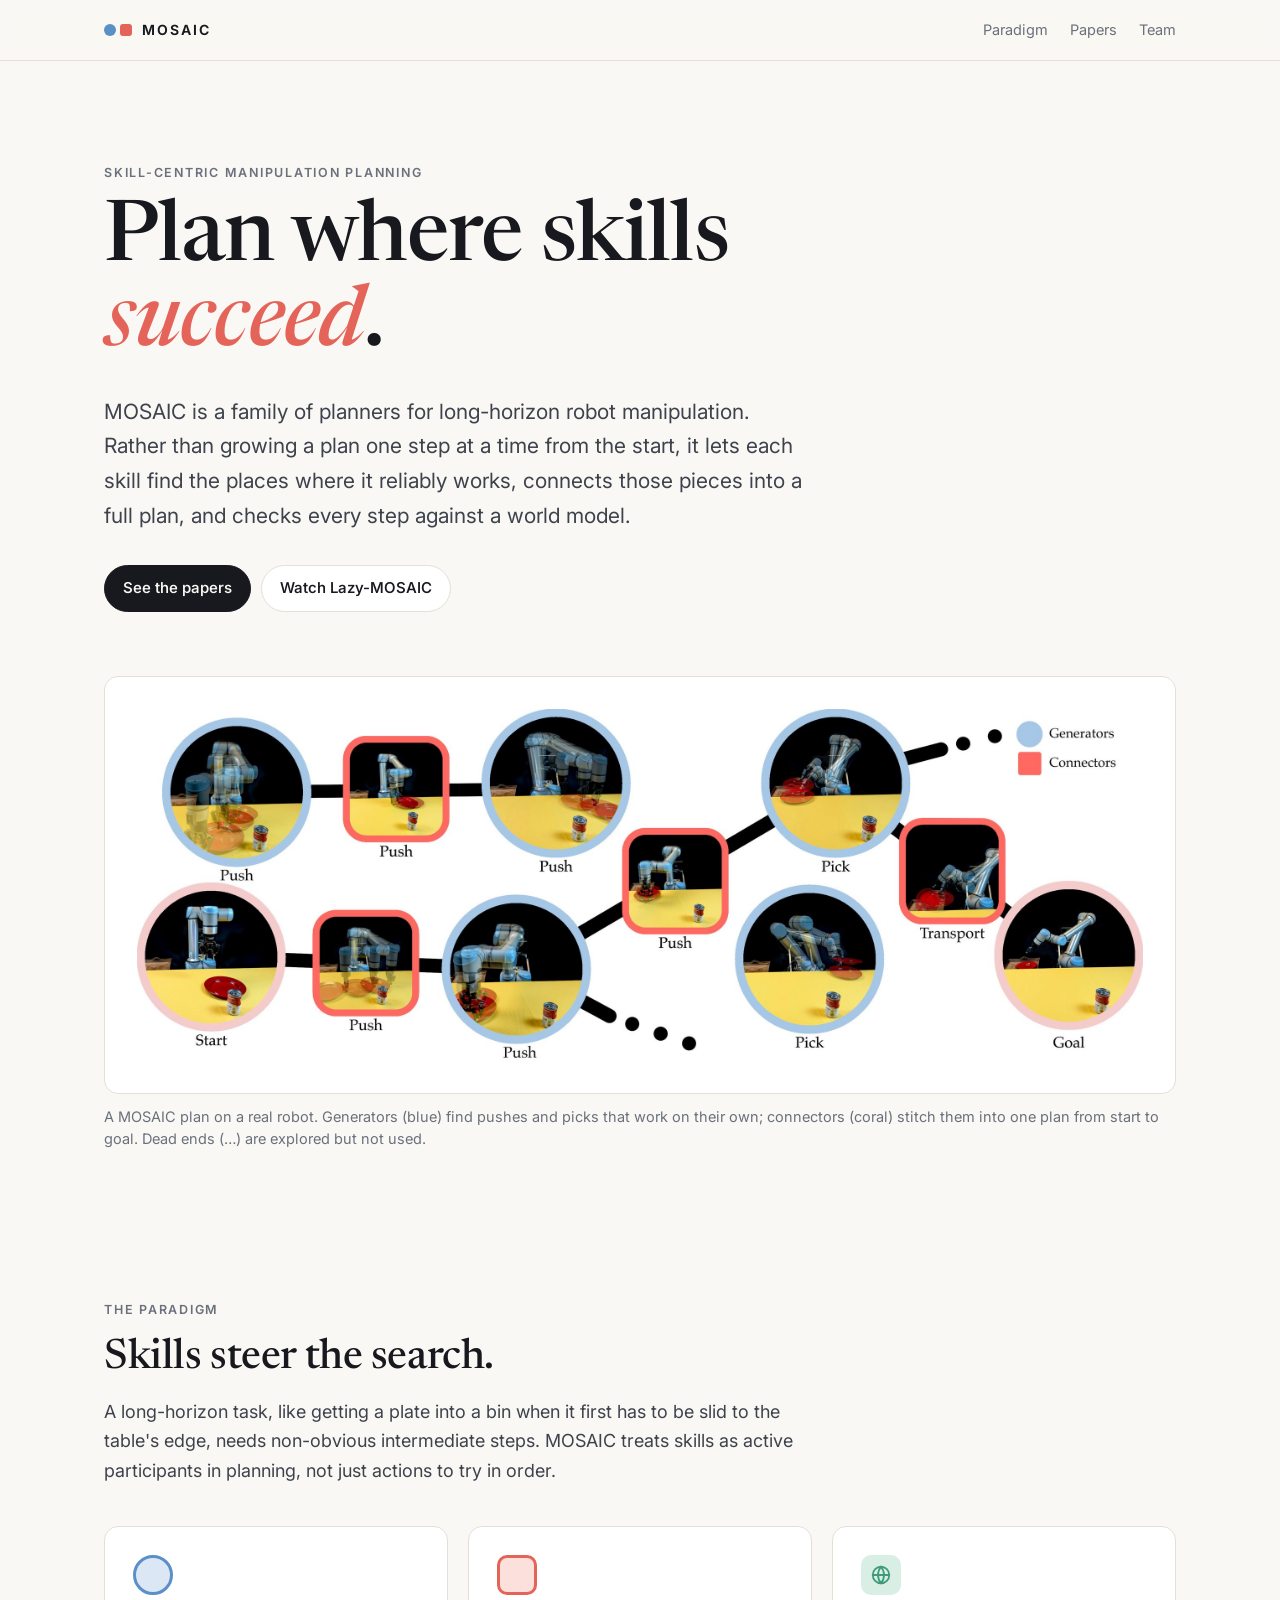
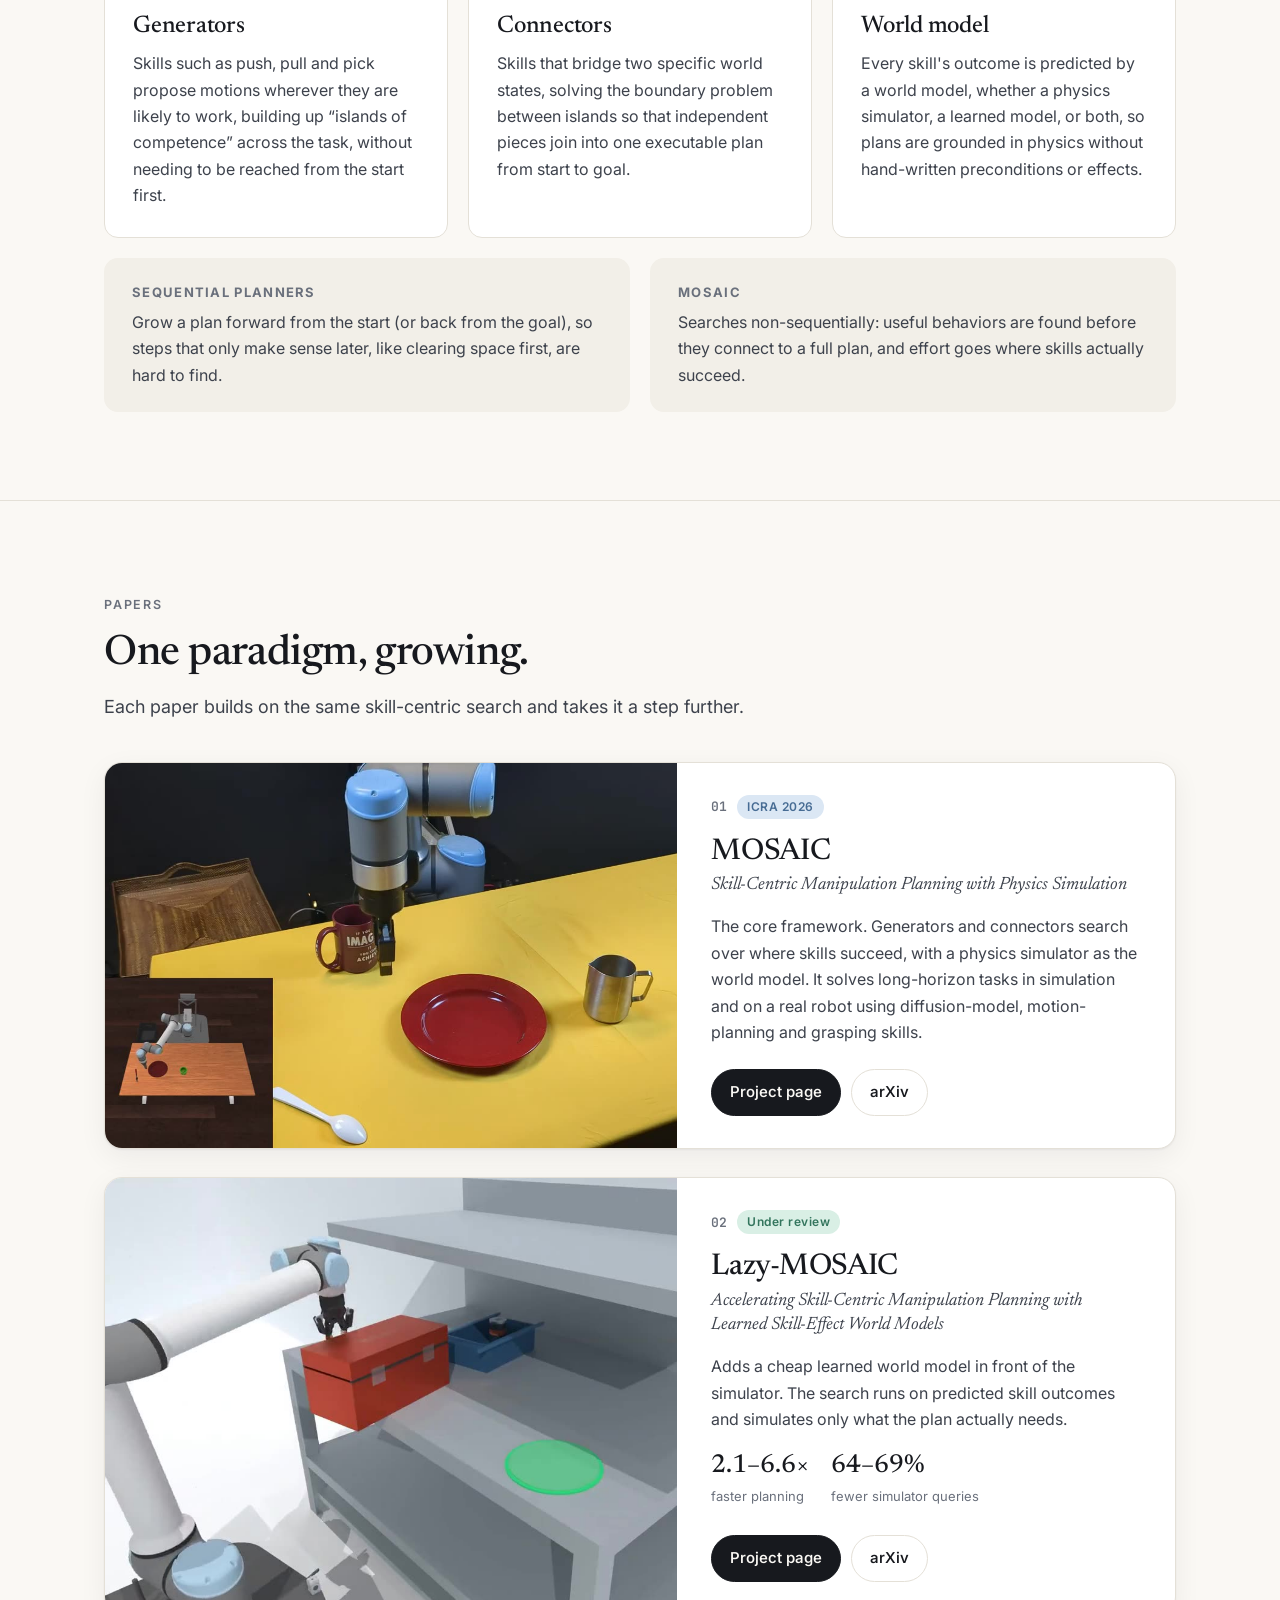
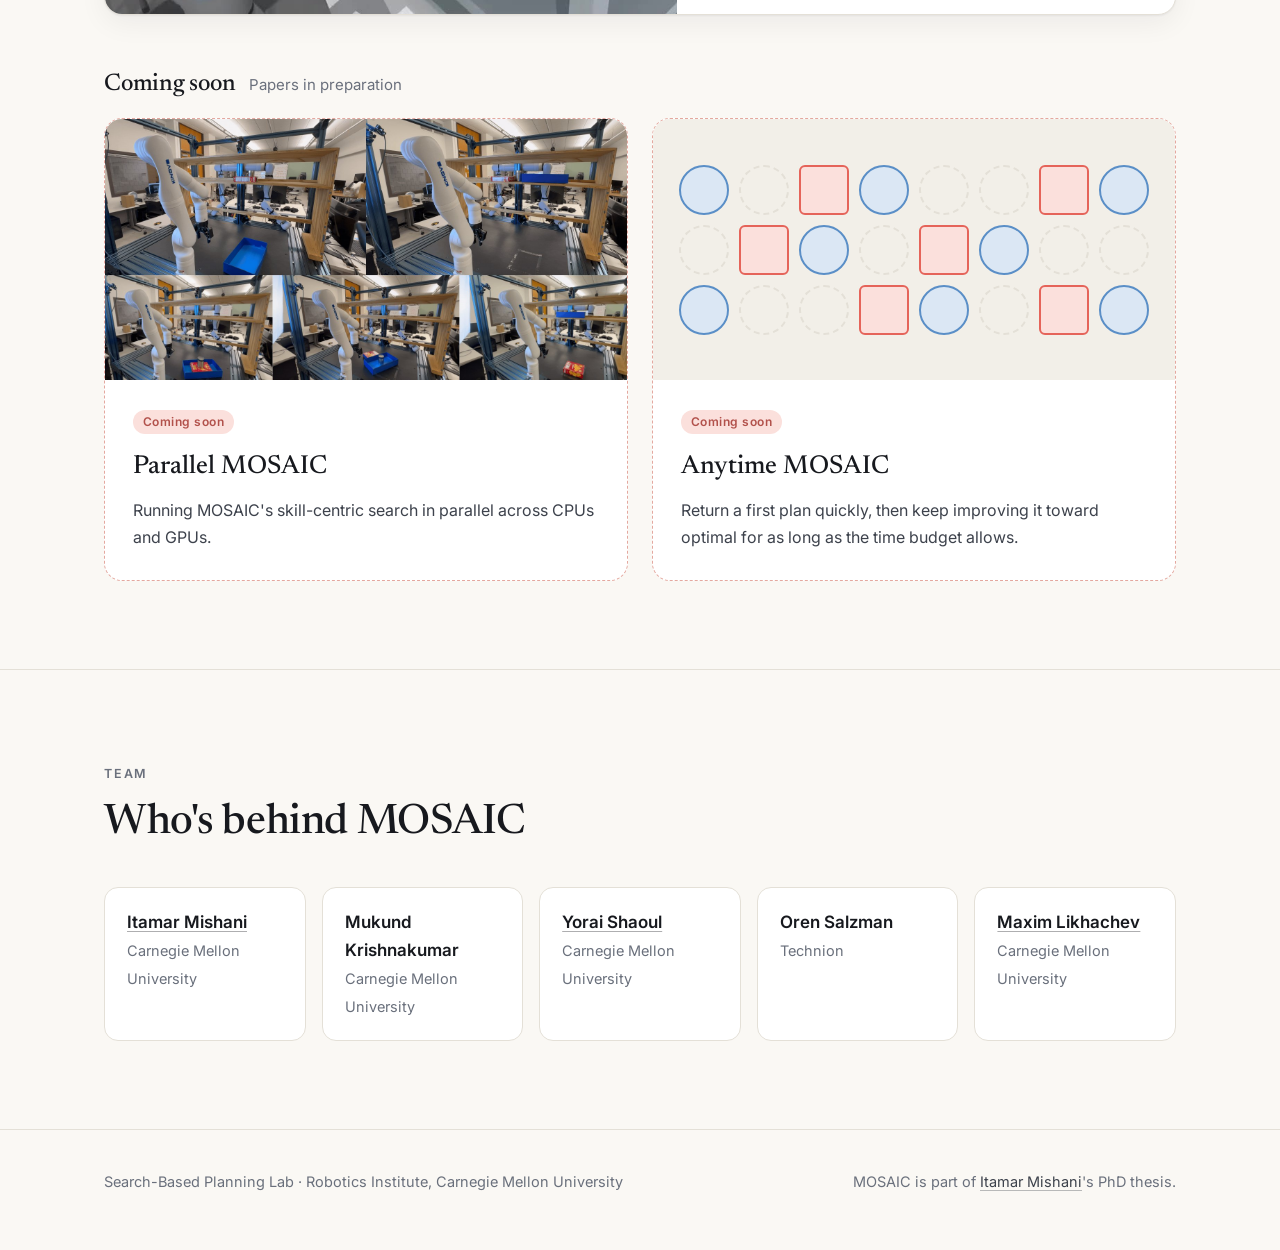
==== index.html @ 2a2fd45c "Redesign as a hub for the MOSAIC line of papers Replace the single-paper Nerfies page with a hub (pa" ====
<!doctype html>
<html lang="en">
<head>
  <meta charset="utf-8">
  <meta name="viewport" content="width=device-width, initial-scale=1">
  <title>MOSAIC: Skill-Centric Manipulation Planning</title>
  <meta name="description" content="MOSAIC is a family of skill-centric planners for long-horizon robot manipulation: skills find where they work, connectors link them, and a world model grounds every plan.">
  <meta property="og:title" content="MOSAIC: Skill-Centric Manipulation Planning">
  <meta property="og:description" content="A family of skill-centric planners for long-horizon robot manipulation.">
  <meta property="og:image" content="https://skill-mosaic.github.io/assets/media/mosaic/mosaic_main.jpg">
  <meta name="twitter:card" content="summary_large_image">
  <link rel="icon" href="assets/favicon.gif">
  <link rel="preconnect" href="https://fonts.googleapis.com">
  <link rel="preconnect" href="https://fonts.gstatic.com" crossorigin>
  <link href="https://fonts.googleapis.com/css2?family=Inter:wght@400;500;600;700&family=JetBrains+Mono:wght@500;600&family=Newsreader:ital,opsz,wght@0,6..72,400;0,6..72,500;1,6..72,400;1,6..72,500&display=swap" rel="stylesheet">
  <link rel="stylesheet" href="assets/css/site.css">
  <script defer src="assets/js/site.js"></script>
</head>
<body>

<nav class="nav">
  <div class="wrap">
    <a class="brand" href="./"><span class="brand-mark"><i class="c"></i><i class="s"></i></span>MOSAIC</a>
    <div class="nav-links">
      <a href="#paradigm">Paradigm</a>
      <a href="#papers">Papers</a>
      <a href="#team" class="hide-sm">Team</a>
    </div>
  </div>
</nav>

<header class="hero">
  <div class="wrap">
    <div class="eyebrow">Skill-centric manipulation planning</div>
    <h1>Plan where skills <em>succeed</em>.</h1>
    <p class="lede">
      MOSAIC is a family of planners for long-horizon robot manipulation. Rather than growing a plan one step
      at a time from the start, it lets each skill find the places where it reliably works, connects those pieces
      into a full plan, and checks every step against a world model.
    </p>
    <div class="btn-row">
      <a class="btn primary" href="#papers">See the papers</a>
      <a class="btn" href="lazy-mosaic/#video">Watch Lazy-MOSAIC</a>
    </div>

    <figure class="hero-figure">
      <div class="figure-card">
        <img src="assets/media/mosaic/mosaic_main.jpg" width="2400" height="840"
             alt="A MOSAIC plan on a real robot: generator skills (blue circles) such as push and pick are found independently, and connector skills (coral squares) link them from start to goal.">
      </div>
      <figcaption>A MOSAIC plan on a real robot. Generators (blue) find pushes and picks that work on their own; connectors (coral) stitch them into one plan from start to goal. Dead ends (…) are explored but not used.</figcaption>
    </figure>
  </div>
</header>

<section class="section" id="paradigm">
  <div class="wrap">
    <div class="section-head">
      <div class="eyebrow">The paradigm</div>
      <h2>Skills steer the search.</h2>
      <p>
        A long-horizon task, like getting a plate into a bin when it first has to be slid to the table's edge,
        needs non-obvious intermediate steps. MOSAIC treats skills as active participants in planning, not just actions to try in order.
      </p>
    </div>

    <div class="pillars">
      <div class="pillar">
        <div class="glyph gen" aria-hidden="true"></div>
        <h3>Generators</h3>
        <p>Skills such as push, pull and pick propose motions wherever they are likely to work, building up
          “islands of competence” across the task, without needing to be reached from the start first.</p>
      </div>
      <div class="pillar">
        <div class="glyph con" aria-hidden="true"></div>
        <h3>Connectors</h3>
        <p>Skills that bridge two specific world states, solving the boundary problem between islands so
          that independent pieces join into one executable plan from start to goal.</p>
      </div>
      <div class="pillar">
        <div class="glyph wm" aria-hidden="true">
          <svg viewBox="0 0 24 24" fill="none" stroke="currentColor" stroke-width="2" stroke-linecap="round" stroke-linejoin="round"><circle cx="12" cy="12" r="9"/><path d="M3 12h18M12 3a14 14 0 0 1 0 18M12 3a14 14 0 0 0 0 18"/></svg>
        </div>
        <h3>World model</h3>
        <p>Every skill's outcome is predicted by a world model, whether a physics simulator, a learned model, or both,
          so plans are grounded in physics without hand-written preconditions or effects.</p>
      </div>
    </div>

    <div class="contrast">
      <div>
        <h4>Sequential planners</h4>
        <p>Grow a plan forward from the start (or back from the goal), so steps that only make sense later, like clearing space first, are hard to find.</p>
      </div>
      <div>
        <h4>MOSAIC</h4>
        <p>Searches non-sequentially: useful behaviors are found before they connect to a full plan, and effort goes where skills actually succeed.</p>
      </div>
    </div>
  </div>
</section>

<section class="section" id="papers">
  <div class="wrap">
    <div class="section-head">
      <div class="eyebrow">Papers</div>
      <h2>One paradigm, growing.</h2>
      <p>Each paper builds on the same skill-centric search and takes it a step further.</p>
    </div>

    <div class="papers">
      <article class="paper">
        <a class="media" href="mosaic/" aria-label="MOSAIC project page">
          <video data-loop autoplay muted loop playsinline preload="metadata" poster="assets/media/mosaic/mosaic-static-obs.jpg">
            <source src="assets/media/mosaic/mosaic-static-obs.mp4" type="video/mp4">
          </video>
        </a>
        <div class="paper-body">
          <div class="paper-meta"><span class="paper-num">01</span><span class="tag venue">ICRA 2026</span></div>
          <h3>MOSAIC</h3>
          <div class="subtitle">Skill-Centric Manipulation Planning with Physics Simulation</div>
          <p class="pitch">The core framework. Generators and connectors search over where skills succeed, with a physics
            simulator as the world model. It solves long-horizon tasks in simulation and on a real robot using diffusion-model,
            motion-planning and grasping skills.</p>
          <div class="btn-row">
            <a class="btn primary" href="mosaic/">Project page</a>
            <a class="btn" href="https://arxiv.org/abs/2504.16738">arXiv</a>
          </div>
        </div>
      </article>

      <article class="paper">
        <a class="media" href="lazy-mosaic/" aria-label="Lazy-MOSAIC project page">
          <video data-loop autoplay muted loop playsinline preload="metadata" poster="assets/media/lazy/sim_cover.jpg">
            <source src="assets/media/lazy/sim_cover.mp4" type="video/mp4">
          </video>
        </a>
        <div class="paper-body">
          <div class="paper-meta"><span class="paper-num">02</span><span class="tag review">Under review</span></div>
          <h3>Lazy-MOSAIC</h3>
          <div class="subtitle">Accelerating Skill-Centric Manipulation Planning with Learned Skill-Effect World Models</div>
          <p class="pitch">Adds a cheap learned world model in front of the simulator. The search runs on predicted skill
            outcomes and simulates only what the plan actually needs.</p>
          <div class="stats">
            <div class="stat"><b>2.1–6.6×</b><span>faster planning</span></div>
            <div class="stat"><b>64–69%</b><span>fewer simulator queries</span></div>
          </div>
          <div class="btn-row">
            <a class="btn primary" href="lazy-mosaic/">Project page</a>
            <a class="btn" href="https://arxiv.org/abs/2611.21517">arXiv</a>
          </div>
        </div>
      </article>
    </div>

    <div class="upcoming-head">
      <h3>Coming soon</h3>
      <span>Papers in preparation</span>
    </div>
    <div class="teasers">
      <article class="teaser">
        <div class="media">
          <img src="assets/media/upcoming/parallel_teaser.jpg" width="1600" height="752" loading="lazy"
               alt="Five real-robot runs of a Kinova arm moving a bin, a can and a cracker box on a shelf.">
        </div>
        <div class="teaser-body">
          <span class="tag soon">Coming soon</span>
          <h4>Parallel MOSAIC</h4>
          <p>Running MOSAIC's skill-centric search in parallel across CPUs and GPUs.</p>
        </div>
      </article>
      <article class="teaser">
        <div class="media" aria-hidden="true">
          <div class="tiles">
            <i class="c"></i><i class="o"></i><i class="s"></i><i class="c"></i><i class="o"></i><i class="o"></i><i class="s"></i><i class="c"></i>
            <i class="o"></i><i class="s"></i><i class="c"></i><i class="o"></i><i class="s"></i><i class="c"></i><i class="o"></i><i class="o"></i>
            <i class="c"></i><i class="o"></i><i class="o"></i><i class="s"></i><i class="c"></i><i class="o"></i><i class="s"></i><i class="c"></i>
          </div>
        </div>
        <div class="teaser-body">
          <span class="tag soon">Coming soon</span>
          <h4>Anytime MOSAIC</h4>
          <p>Return a first plan quickly, then keep improving it toward optimal for as long as the time budget allows.</p>
        </div>
      </article>
    </div>
  </div>
</section>

<section class="section" id="team">
  <div class="wrap">
    <div class="section-head">
      <div class="eyebrow">Team</div>
      <h2>Who's behind MOSAIC</h2>
    </div>
    <div class="people">
      <div class="person"><b><a href="https://imishani.github.io/">Itamar Mishani</a></b><span>Carnegie Mellon University</span></div>
      <div class="person"><b>Mukund Krishnakumar</b><span>Carnegie Mellon University</span></div>
      <div class="person"><b><a href="https://yoraish.com/">Yorai Shaoul</a></b><span>Carnegie Mellon University</span></div>
      <div class="person"><b>Oren Salzman</b><span>Technion</span></div>
      <div class="person"><b><a href="https://www.cs.cmu.edu/~maxim/">Maxim Likhachev</a></b><span>Carnegie Mellon University</span></div>
    </div>
  </div>
</section>

<footer class="footer">
  <div class="wrap">
    <div>Search-Based Planning Lab · Robotics Institute, Carnegie Mellon University</div>
    <div>MOSAIC is part of <a href="https://imishani.github.io/">Itamar Mishani</a>'s PhD thesis.</div>
  </div>
</footer>

</body>
</html>
---- assets/css/site.css ----
/* MOSAIC — shared styles for the hub and paper pages */

:root {
  --bg: #faf8f4;
  --surface: #ffffff;
  --surface-2: #f2efe8;
  --ink: #17191e;
  --ink-2: #3d424c;
  --muted: #6a707c;
  --line: #e4e0d7;
  --gen: #5b8fc7;       /* generators: blue circles */
  --gen-soft: #dbe7f4;
  --con: #e5645a;       /* connectors: coral squares */
  --con-soft: #fbe0dc;
  --wm: #3f9c78;        /* world model: green */
  --wm-soft: #d9efe5;
  --accent: var(--con);
  --radius: 14px;
  --shadow: 0 1px 2px rgba(23, 25, 30, .05), 0 8px 28px rgba(23, 25, 30, .06);
  --serif: "Newsreader", "Iowan Old Style", Georgia, serif;
  --sans: "Inter", system-ui, -apple-system, "Segoe UI", sans-serif;
  --mono: "JetBrains Mono", ui-monospace, SFMono-Regular, Menlo, monospace;
  --max: 1120px;
  color-scheme: light;
}

@media (prefers-color-scheme: dark) {
  :root {
    --bg: #101216;
    --surface: #171a20;
    --surface-2: #1d2128;
    --ink: #eeece6;
    --ink-2: #c9c7c0;
    --muted: #9399a4;
    --line: #2a2f38;
    --gen: #86b2e2;
    --gen-soft: #1e2b3a;
    --con: #f08a80;
    --con-soft: #3a2220;
    --wm: #6cc6a0;
    --wm-soft: #17302a;
    --shadow: 0 1px 2px rgba(0, 0, 0, .3), 0 8px 28px rgba(0, 0, 0, .25);
    color-scheme: dark;
  }
}

* { box-sizing: border-box; }
html { scroll-behavior: smooth; -webkit-text-size-adjust: 100%; }
body {
  margin: 0;
  background: var(--bg);
  color: var(--ink);
  font: 17px/1.65 var(--sans);
  -webkit-font-smoothing: antialiased;
}
img, video { display: block; max-width: 100%; height: auto; }
a { color: inherit; text-decoration-color: color-mix(in srgb, currentColor 35%, transparent); text-underline-offset: 3px; }
a:hover { text-decoration-color: currentColor; }
p { margin: 0 0 1em; }
h1, h2, h3 { font-family: var(--serif); font-weight: 500; line-height: 1.15; margin: 0; letter-spacing: -.01em; }

.wrap { max-width: var(--max); margin: 0 auto; padding: 0 24px; }
.narrow { max-width: 760px; }

/* ---------- nav ---------- */
.nav {
  position: sticky; top: 0; z-index: 10;
  background: color-mix(in srgb, var(--bg) 85%, transparent);
  backdrop-filter: saturate(1.4) blur(10px);
  -webkit-backdrop-filter: saturate(1.4) blur(10px);
  border-bottom: 1px solid var(--line);
}
.nav .wrap { display: flex; align-items: center; justify-content: space-between; height: 60px; gap: 16px; }
.brand { display: inline-flex; align-items: center; gap: 10px; font-weight: 650; letter-spacing: .14em; font-size: 14px; text-decoration: none; }
.brand-mark { display: inline-flex; gap: 4px; align-items: center; }
.brand-mark i { display: block; width: 12px; height: 12px; }
.brand-mark .c { border-radius: 50%; background: var(--gen); }
.brand-mark .s { border-radius: 3px; background: var(--con); }
.nav-links { display: flex; gap: 22px; font-size: 14.5px; }
.nav-links a { text-decoration: none; color: var(--muted); }
.nav-links a:hover { color: var(--ink); }
@media (max-width: 560px) { .nav-links .hide-sm { display: none; } }

/* ---------- shared bits ---------- */
.eyebrow {
  font: 600 12.5px/1 var(--sans); letter-spacing: .14em; text-transform: uppercase;
  color: var(--muted); margin-bottom: 18px; display: inline-flex; align-items: center; gap: 10px;
}
.section { padding: 88px 0; }
.section + .section { border-top: 1px solid var(--line); }
.section-head { margin-bottom: 40px; max-width: 720px; }
.section-head h2 { font-size: clamp(30px, 4vw, 42px); margin-bottom: 14px; }
.section-head p { color: var(--ink-2); font-size: 18px; margin: 0; }

.btn {
  display: inline-flex; align-items: center; gap: 8px;
  padding: 10px 18px; border-radius: 999px; font-size: 15px; font-weight: 550;
  text-decoration: none; border: 1px solid var(--line); background: var(--surface); color: var(--ink);
  transition: transform .15s ease, border-color .15s ease;
}
.btn:hover { transform: translateY(-1px); border-color: var(--ink-2); }
.btn.primary { background: var(--ink); color: var(--bg); border-color: var(--ink); }
.btn svg { width: 16px; height: 16px; }
.btn-row { display: flex; flex-wrap: wrap; gap: 10px; }

.tag {
  display: inline-block; font: 600 12px/1 var(--sans); letter-spacing: .04em;
  padding: 6px 10px; border-radius: 999px; background: var(--surface-2); color: var(--ink-2);
}
.tag.venue { background: var(--gen-soft); color: color-mix(in srgb, var(--gen) 70%, var(--ink)); }
.tag.review { background: var(--wm-soft); color: color-mix(in srgb, var(--wm) 70%, var(--ink)); }
.tag.soon { background: var(--con-soft); color: color-mix(in srgb, var(--con) 75%, var(--ink)); }

.media { border-radius: var(--radius); overflow: hidden; background: var(--surface-2); isolation: isolate; }
figure { margin: 0; }
figcaption { font-size: 14.5px; color: var(--muted); margin-top: 12px; line-height: 1.5; }
.figure-card { background: #fff; border-radius: var(--radius); padding: 18px; border: 1px solid var(--line); }
@media (prefers-color-scheme: dark) { .figure-card { background: #f4f2ed; } }

/* ---------- hub: hero ---------- */
.hero { padding: 96px 0 56px; }
.hero h1 { font-size: clamp(44px, 7vw, 84px); line-height: 1.02; margin-bottom: 26px; max-width: 900px; }
.hero h1 em { font-style: italic; color: var(--con); }
.hero .lede { font-size: clamp(18px, 2vw, 21px); color: var(--ink-2); max-width: 700px; margin-bottom: 32px; }
.hero-figure { margin-top: 64px; }
.hero-figure .figure-card { padding: clamp(12px, 3vw, 32px); }

/* ---------- hub: paradigm ---------- */
.pillars { display: grid; grid-template-columns: repeat(3, 1fr); gap: 20px; }
.pillar { background: var(--surface); border: 1px solid var(--line); border-radius: var(--radius); padding: 28px; }
.pillar h3 { font-size: 24px; margin: 18px 0 10px; }
.pillar p { color: var(--ink-2); margin: 0; font-size: 16px; }
.glyph { width: 40px; height: 40px; }
.glyph.gen { border-radius: 50%; background: var(--gen-soft); border: 3px solid var(--gen); }
.glyph.con { border-radius: 10px; background: var(--con-soft); border: 3px solid var(--con); }
.glyph.wm { display: grid; place-items: center; border-radius: 10px; background: var(--wm-soft); color: var(--wm); }
.glyph.wm svg { width: 22px; height: 22px; }
.contrast { display: grid; grid-template-columns: 1fr 1fr; gap: 20px; margin-top: 20px; }
.contrast > div { border-radius: var(--radius); padding: 24px 28px; background: var(--surface-2); }
.contrast h4 { margin: 0 0 6px; font-size: 13px; letter-spacing: .1em; text-transform: uppercase; color: var(--muted); }
.contrast p { margin: 0; color: var(--ink-2); font-size: 16px; }
@media (max-width: 860px) { .pillars, .contrast { grid-template-columns: 1fr; } }

/* ---------- hub: papers ---------- */
.papers { display: grid; gap: 28px; }
.paper {
  display: grid; grid-template-columns: 1.15fr 1fr; gap: 0;
  background: var(--surface); border: 1px solid var(--line); border-radius: calc(var(--radius) + 4px);
  overflow: hidden; box-shadow: var(--shadow);
}
.paper > * { min-width: 0; }
.paper .media { display: block; position: relative; border-radius: 0; min-height: 300px; isolation: isolate; transform: translateZ(0); }
.paper .media video, .paper .media img { position: absolute; inset: 0; width: 100%; height: 100%; max-width: none; object-fit: cover; object-position: left center; }
.paper-body { padding: 32px 34px; display: flex; flex-direction: column; }
.paper-meta { display: flex; align-items: center; gap: 10px; margin-bottom: 16px; flex-wrap: wrap; }
.paper-num { font: 600 13px/1 var(--mono); color: var(--muted); }
.paper h3 { font-size: 30px; margin-bottom: 4px; }
.paper .subtitle { font-family: var(--serif); font-size: 18px; color: var(--ink-2); font-style: italic; margin-bottom: 16px; line-height: 1.35; }
.paper .pitch { color: var(--ink-2); font-size: 16px; }
.paper .stats { display: flex; gap: 22px; margin: 4px 0 18px; flex-wrap: wrap; }
.paper .stat b { display: block; font-family: var(--serif); font-size: 26px; font-weight: 500; line-height: 1.1; }
.paper .stat span { font-size: 13px; color: var(--muted); }
.paper .btn-row { margin-top: auto; padding-top: 8px; }
.upcoming-head { margin: 56px 0 20px; display: flex; align-items: baseline; gap: 14px; }
.upcoming-head h3 { font-size: 24px; }
.upcoming-head span { color: var(--muted); font-size: 15px; }
.teasers { display: grid; grid-template-columns: 1fr 1fr; gap: 24px; }
.teaser { background: var(--surface); border: 1px dashed color-mix(in srgb, var(--con) 45%, var(--line)); border-radius: calc(var(--radius) + 4px); overflow: hidden; display: flex; flex-direction: column; }
.teaser .media { border-radius: 0; aspect-ratio: 16 / 8; }
.teaser .media img, .teaser .media video { width: 100%; height: 100%; object-fit: cover; }
.teaser-body { padding: 26px 28px 30px; }
.teaser h4 { font-family: var(--serif); font-weight: 500; font-size: 26px; margin: 12px 0 8px; }
.teaser p { color: var(--ink-2); font-size: 16px; margin: 0; }
.tiles { display: grid; grid-template-columns: repeat(8, 1fr); gap: 10px; padding: 26px; align-content: center; height: 100%; }
.tiles i { aspect-ratio: 1; display: block; }
.tiles .c { border-radius: 50%; background: var(--gen-soft); border: 2px solid var(--gen); }
.tiles .s { border-radius: 6px; background: var(--con-soft); border: 2px solid var(--con); }
.tiles .o { border-radius: 50%; border: 2px dashed var(--line); }
@media (max-width: 900px) {
  .paper { grid-template-columns: 1fr; }
  .paper .media { min-height: 0; aspect-ratio: 16 / 9; }
  .teasers { grid-template-columns: 1fr; }
}

/* ---------- hub: team ---------- */
.people { display: grid; grid-template-columns: repeat(auto-fill, minmax(200px, 1fr)); gap: 16px; }
.person { padding: 20px 22px; border: 1px solid var(--line); border-radius: var(--radius); background: var(--surface); }
.person b { display: block; font-weight: 600; }
.person span { color: var(--muted); font-size: 14.5px; }

/* ---------- paper page ---------- */
.crumb { display: inline-flex; align-items: center; gap: 6px; font-size: 14.5px; color: var(--muted); text-decoration: none; margin-bottom: 28px; }
.crumb:hover { color: var(--ink); }
.paper-hero { padding: 64px 0 40px; text-align: center; }
.paper-hero h1 { font-size: clamp(34px, 5.2vw, 60px); margin: 18px auto 10px; max-width: 980px; }
.paper-hero .subtitle { font-family: var(--serif); font-style: italic; font-size: clamp(19px, 2.4vw, 26px); color: var(--ink-2); max-width: 820px; margin: 0 auto 26px; line-height: 1.3; }
.authors { font-size: 18px; margin-bottom: 6px; }
.authors a { text-decoration: none; border-bottom: 1px solid var(--line); }
.authors a:hover { border-color: var(--ink); }
.affil { color: var(--muted); font-size: 15px; margin-bottom: 4px; }
.paper-hero .btn-row { justify-content: center; margin-top: 26px; }
.lead-video { margin: 8px auto 0; max-width: 1040px; box-shadow: var(--shadow); }
.lead-video video { width: 100%; }

.statbar { display: grid; grid-template-columns: repeat(3, 1fr); gap: 16px; margin: 0 auto; max-width: 960px; }
.statbar div { padding: 22px 24px; border-radius: var(--radius); background: var(--surface); border: 1px solid var(--line); }
.statbar b { display: block; font-family: var(--serif); font-weight: 500; font-size: 34px; line-height: 1.1; margin-bottom: 4px; }
.statbar span { color: var(--ink-2); font-size: 15px; }
@media (max-width: 760px) { .statbar { grid-template-columns: 1fr; } }

.prose h2 { font-size: 32px; margin-bottom: 18px; }
.prose p { color: var(--ink-2); font-size: 17.5px; }
.steps { display: grid; grid-template-columns: repeat(3, 1fr); gap: 18px; margin-top: 32px; counter-reset: step; }
.step { padding: 24px; border-radius: var(--radius); background: var(--surface); border: 1px solid var(--line); }
.step::before { counter-increment: step; content: "0" counter(step); font: 600 13px/1 var(--mono); color: var(--con); }
.step h3 { font-size: 22px; margin: 12px 0 8px; }
.step p { margin: 0; color: var(--ink-2); font-size: 15.5px; }
@media (max-width: 860px) { .steps { grid-template-columns: 1fr; } }

.grid-2 { display: grid; grid-template-columns: 1fr 1fr; gap: 22px; }
.grid-3 { display: grid; grid-template-columns: repeat(3, 1fr); gap: 22px; }
@media (max-width: 860px) { .grid-3 { grid-template-columns: 1fr; } }
@media (max-width: 700px) { .grid-2 { grid-template-columns: 1fr; } }
.clip video, .clip img { width: 100%; }
.clip h3 { font-family: var(--sans); font-weight: 600; font-size: 16px; margin: 14px 0 4px; letter-spacing: 0; }
.clip p { font-size: 14.5px; color: var(--muted); margin: 0; }
.pair { display: grid; grid-template-columns: 1fr 1fr; gap: 6px; }
.pair img { width: 100%; height: 100%; object-fit: cover; border-radius: 8px; aspect-ratio: 4/3; }
.stack { display: grid; gap: 18px; }

.bibtex { position: relative; }
.bibtex pre {
  margin: 0; padding: 22px 24px; border-radius: var(--radius); background: var(--surface-2); border: 1px solid var(--line);
  font: 13.5px/1.6 var(--mono); overflow-x: auto; color: var(--ink-2);
}
.copy {
  position: absolute; top: 12px; right: 12px; font: 600 12.5px/1 var(--sans);
  padding: 8px 12px; border-radius: 8px; border: 1px solid var(--line); background: var(--surface); color: var(--ink-2); cursor: pointer;
}
.copy:hover { color: var(--ink); }

.next {
  display: flex; justify-content: space-between; align-items: center; gap: 16px; flex-wrap: wrap;
  padding: 26px 30px; border-radius: var(--radius); background: var(--surface); border: 1px solid var(--line); text-decoration: none;
}
.next small { display: block; color: var(--muted); font-size: 13px; letter-spacing: .08em; text-transform: uppercase; }
.next b { font-family: var(--serif); font-weight: 500; font-size: 24px; }

/* ---------- footer ---------- */
.footer { border-top: 1px solid var(--line); padding: 40px 0 56px; color: var(--muted); font-size: 14.5px; }
.footer .wrap { display: flex; justify-content: space-between; gap: 20px; flex-wrap: wrap; }
.footer a { color: var(--ink-2); }

@media (max-width: 560px) {
  .wrap { padding: 0 16px; }
  .section { padding: 64px 0; }
  .hero { padding: 64px 0 40px; }
  .paper-body, .teaser-body { padding: 24px 22px; }
}
@media (prefers-reduced-motion: reduce) { html { scroll-behavior: auto; } .btn { transition: none; } }
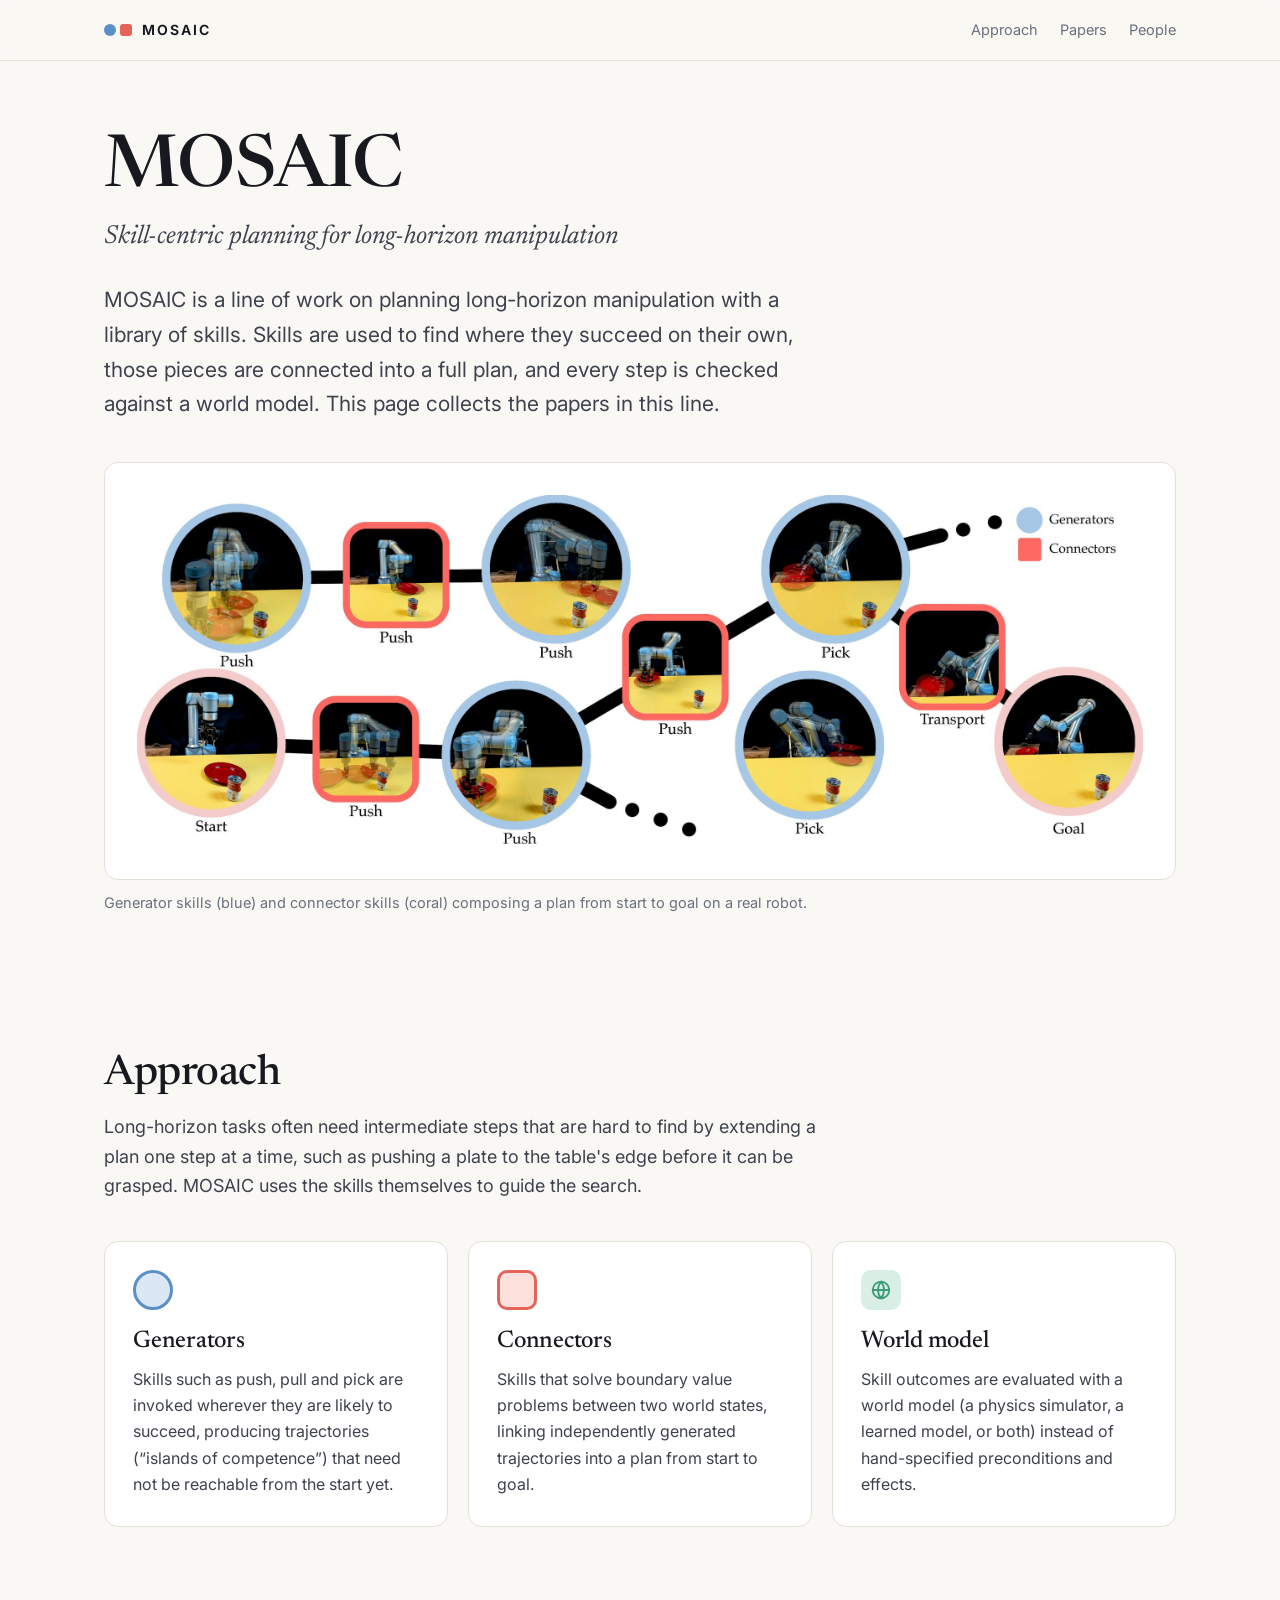
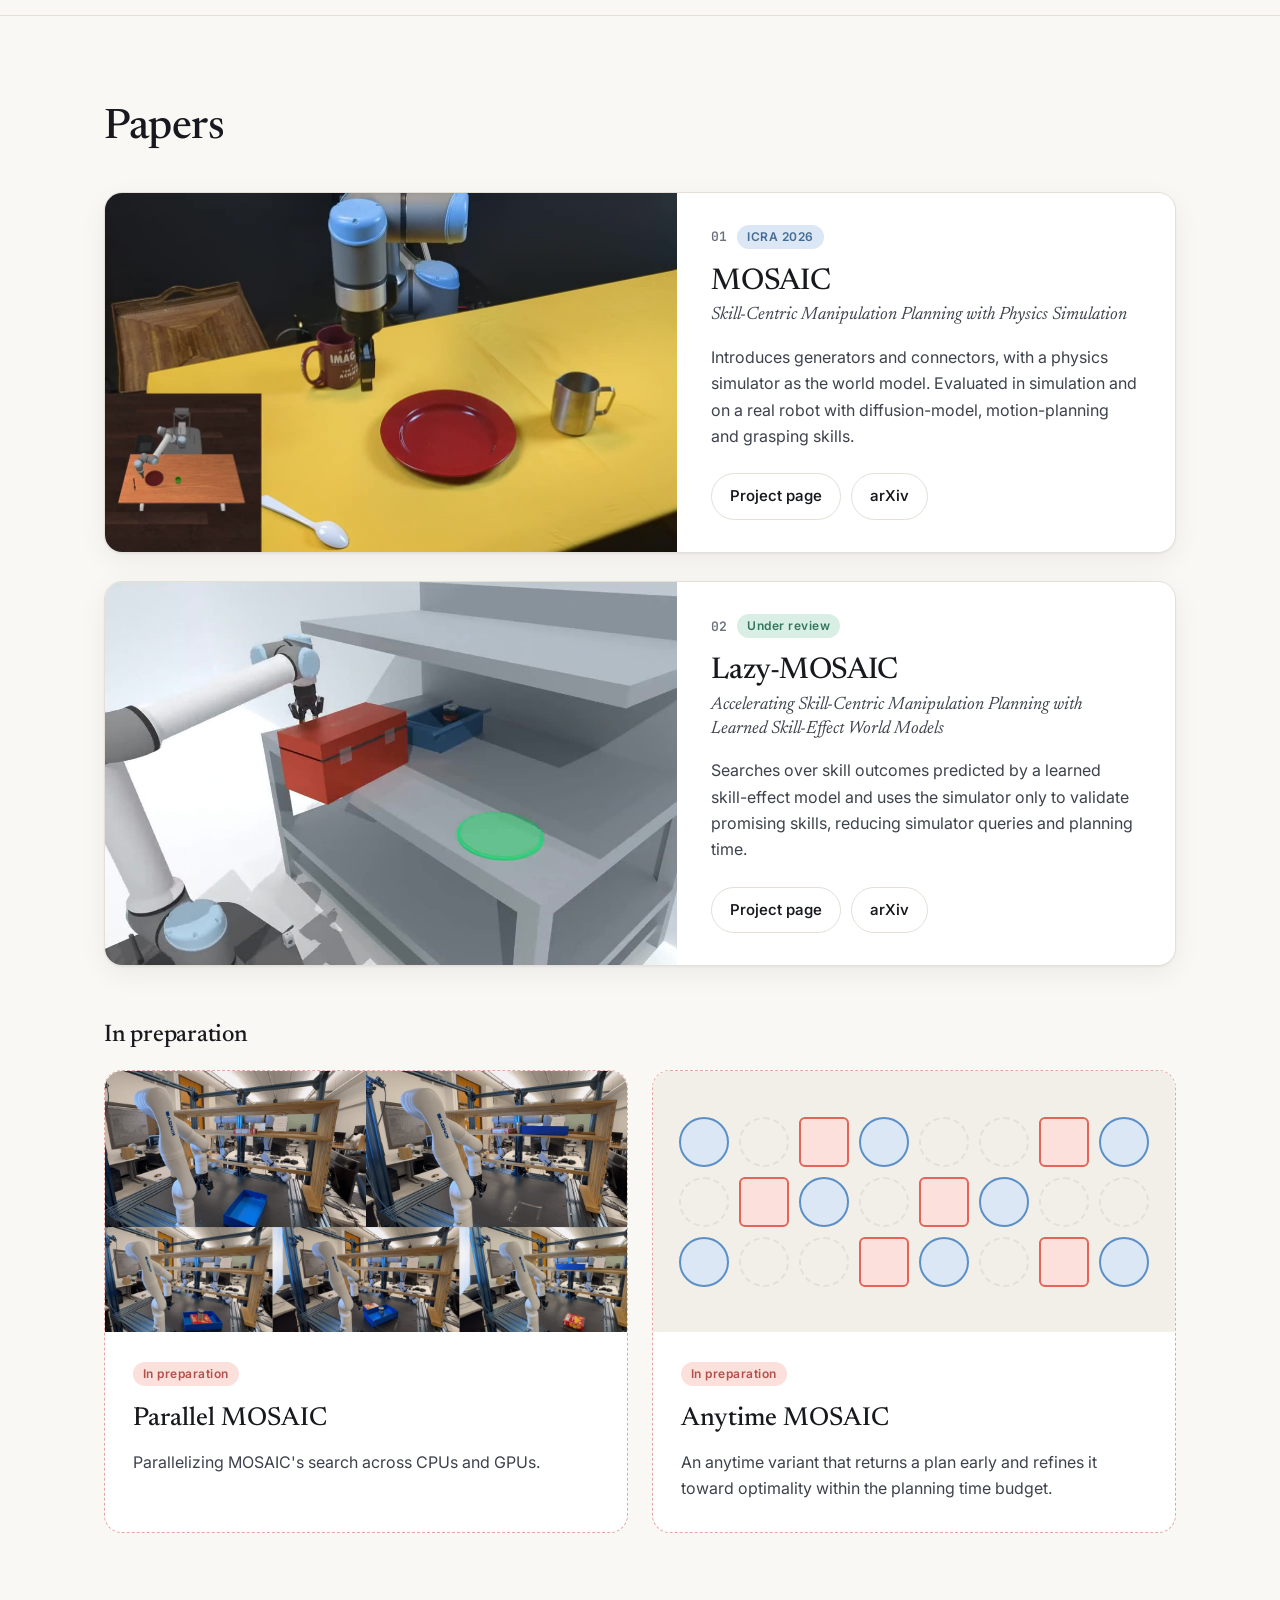
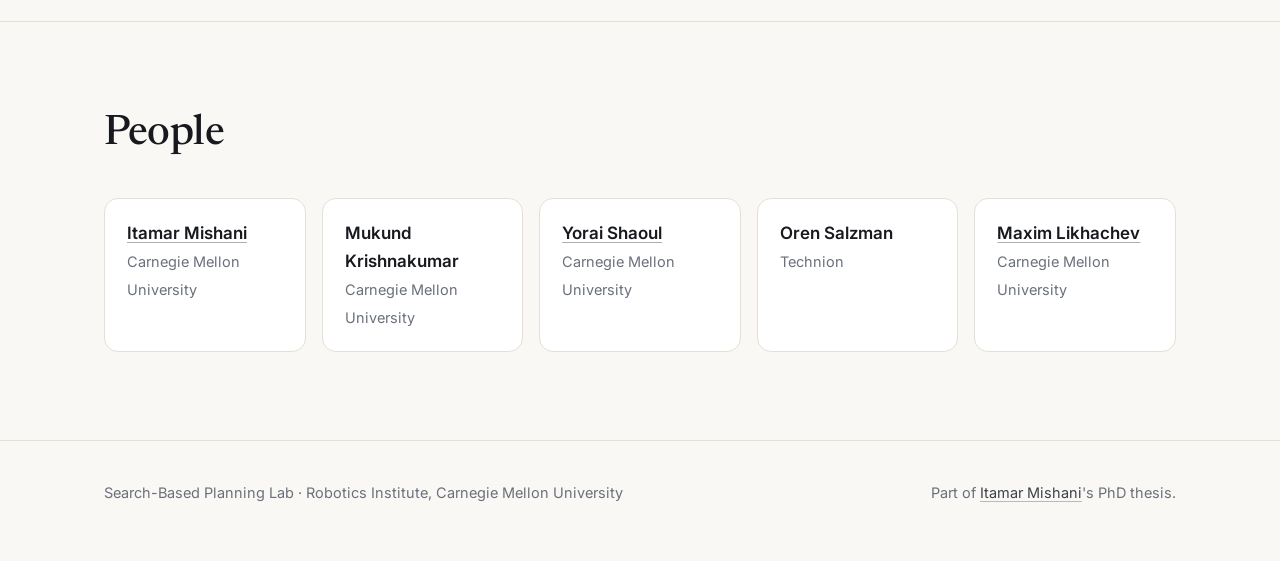
==== commit e71ae319: "Tone down copy to a plain academic project page Co-Authored-By: Claude Opus 5.5 <noreply@anthropic.c" ====
--- a/index.html
+++ b/index.html
@@ -22,33 +22,29 @@
   <div class="wrap">
     <a class="brand" href="./"><span class="brand-mark"><i class="c"></i><i class="s"></i></span>MOSAIC</a>
     <div class="nav-links">
-      <a href="#paradigm">Paradigm</a>
+      <a href="#paradigm">Approach</a>
       <a href="#papers">Papers</a>
-      <a href="#team" class="hide-sm">Team</a>
+      <a href="#team" class="hide-sm">People</a>
     </div>
   </div>
 </nav>
 
 <header class="hero">
   <div class="wrap">
-    <div class="eyebrow">Skill-centric manipulation planning</div>
-    <h1>Plan where skills <em>succeed</em>.</h1>
+    <h1>MOSAIC</h1>
+    <p class="hero-sub">Skill-centric planning for long-horizon manipulation</p>
     <p class="lede">
-      MOSAIC is a family of planners for long-horizon robot manipulation. Rather than growing a plan one step
-      at a time from the start, it lets each skill find the places where it reliably works, connects those pieces
-      into a full plan, and checks every step against a world model.
+      MOSAIC is a line of work on planning long-horizon manipulation with a library of skills. Skills are used to
+      find where they succeed on their own, those pieces are connected into a full plan, and every step is checked
+      against a world model. This page collects the papers in this line.
     </p>
-    <div class="btn-row">
-      <a class="btn primary" href="#papers">See the papers</a>
-      <a class="btn" href="lazy-mosaic/#video">Watch Lazy-MOSAIC</a>
-    </div>
 
     <figure class="hero-figure">
       <div class="figure-card">
         <img src="assets/media/mosaic/mosaic_main.jpg" width="2400" height="840"
              alt="A MOSAIC plan on a real robot: generator skills (blue circles) such as push and pick are found independently, and connector skills (coral squares) link them from start to goal.">
       </div>
-      <figcaption>A MOSAIC plan on a real robot. Generators (blue) find pushes and picks that work on their own; connectors (coral) stitch them into one plan from start to goal. Dead ends (…) are explored but not used.</figcaption>
+      <figcaption>Generator skills (blue) and connector skills (coral) composing a plan from start to goal on a real robot.</figcaption>
     </figure>
   </div>
 </header>
@@ -56,11 +52,10 @@
 <section class="section" id="paradigm">
   <div class="wrap">
     <div class="section-head">
-      <div class="eyebrow">The paradigm</div>
-      <h2>Skills steer the search.</h2>
+      <h2>Approach</h2>
       <p>
-        A long-horizon task, like getting a plate into a bin when it first has to be slid to the table's edge,
-        needs non-obvious intermediate steps. MOSAIC treats skills as active participants in planning, not just actions to try in order.
+        Long-horizon tasks often need intermediate steps that are hard to find by extending a plan one step at a time,
+        such as pushing a plate to the table's edge before it can be grasped. MOSAIC uses the skills themselves to guide the search.
       </p>
     </div>
 
@@ -68,44 +63,29 @@
       <div class="pillar">
         <div class="glyph gen" aria-hidden="true"></div>
         <h3>Generators</h3>
-        <p>Skills such as push, pull and pick propose motions wherever they are likely to work, building up
-          “islands of competence” across the task, without needing to be reached from the start first.</p>
+        <p>Skills such as push, pull and pick are invoked wherever they are likely to succeed, producing trajectories (“islands of competence”) that need not be reachable from the start yet.</p>
       </div>
       <div class="pillar">
         <div class="glyph con" aria-hidden="true"></div>
         <h3>Connectors</h3>
-        <p>Skills that bridge two specific world states, solving the boundary problem between islands so
-          that independent pieces join into one executable plan from start to goal.</p>
+        <p>Skills that solve boundary value problems between two world states, linking independently generated trajectories into a plan from start to goal.</p>
       </div>
       <div class="pillar">
         <div class="glyph wm" aria-hidden="true">
           <svg viewBox="0 0 24 24" fill="none" stroke="currentColor" stroke-width="2" stroke-linecap="round" stroke-linejoin="round"><circle cx="12" cy="12" r="9"/><path d="M3 12h18M12 3a14 14 0 0 1 0 18M12 3a14 14 0 0 0 0 18"/></svg>
         </div>
         <h3>World model</h3>
-        <p>Every skill's outcome is predicted by a world model, whether a physics simulator, a learned model, or both,
-          so plans are grounded in physics without hand-written preconditions or effects.</p>
+        <p>Skill outcomes are evaluated with a world model (a physics simulator, a learned model, or both) instead of hand-specified preconditions and effects.</p>
       </div>
     </div>
 
-    <div class="contrast">
-      <div>
-        <h4>Sequential planners</h4>
-        <p>Grow a plan forward from the start (or back from the goal), so steps that only make sense later, like clearing space first, are hard to find.</p>
       </div>
-      <div>
-        <h4>MOSAIC</h4>
-        <p>Searches non-sequentially: useful behaviors are found before they connect to a full plan, and effort goes where skills actually succeed.</p>
-      </div>
-    </div>
-  </div>
 </section>
 
 <section class="section" id="papers">
   <div class="wrap">
     <div class="section-head">
-      <div class="eyebrow">Papers</div>
-      <h2>One paradigm, growing.</h2>
-      <p>Each paper builds on the same skill-centric search and takes it a step further.</p>
+      <h2>Papers</h2>
     </div>
 
     <div class="papers">
@@ -119,11 +99,9 @@
           <div class="paper-meta"><span class="paper-num">01</span><span class="tag venue">ICRA 2026</span></div>
           <h3>MOSAIC</h3>
           <div class="subtitle">Skill-Centric Manipulation Planning with Physics Simulation</div>
-          <p class="pitch">The core framework. Generators and connectors search over where skills succeed, with a physics
-            simulator as the world model. It solves long-horizon tasks in simulation and on a real robot using diffusion-model,
-            motion-planning and grasping skills.</p>
+          <p class="pitch">Introduces generators and connectors, with a physics simulator as the world model. Evaluated in simulation and on a real robot with diffusion-model, motion-planning and grasping skills.</p>
           <div class="btn-row">
-            <a class="btn primary" href="mosaic/">Project page</a>
+            <a class="btn" href="mosaic/">Project page</a>
             <a class="btn" href="https://arxiv.org/abs/2504.16738">arXiv</a>
           </div>
         </div>
@@ -139,14 +117,9 @@
           <div class="paper-meta"><span class="paper-num">02</span><span class="tag review">Under review</span></div>
           <h3>Lazy-MOSAIC</h3>
           <div class="subtitle">Accelerating Skill-Centric Manipulation Planning with Learned Skill-Effect World Models</div>
-          <p class="pitch">Adds a cheap learned world model in front of the simulator. The search runs on predicted skill
-            outcomes and simulates only what the plan actually needs.</p>
-          <div class="stats">
-            <div class="stat"><b>2.1–6.6×</b><span>faster planning</span></div>
-            <div class="stat"><b>64–69%</b><span>fewer simulator queries</span></div>
-          </div>
+          <p class="pitch">Searches over skill outcomes predicted by a learned skill-effect model and uses the simulator only to validate promising skills, reducing simulator queries and planning time.</p>
           <div class="btn-row">
-            <a class="btn primary" href="lazy-mosaic/">Project page</a>
+            <a class="btn" href="lazy-mosaic/">Project page</a>
             <a class="btn" href="https://arxiv.org/abs/2611.21517">arXiv</a>
           </div>
         </div>
@@ -154,8 +127,7 @@
     </div>
 
     <div class="upcoming-head">
-      <h3>Coming soon</h3>
-      <span>Papers in preparation</span>
+      <h3>In preparation</h3>
     </div>
     <div class="teasers">
       <article class="teaser">
@@ -164,9 +136,9 @@
                alt="Five real-robot runs of a Kinova arm moving a bin, a can and a cracker box on a shelf.">
         </div>
         <div class="teaser-body">
-          <span class="tag soon">Coming soon</span>
+          <span class="tag soon">In preparation</span>
           <h4>Parallel MOSAIC</h4>
-          <p>Running MOSAIC's skill-centric search in parallel across CPUs and GPUs.</p>
+          <p>Parallelizing MOSAIC's search across CPUs and GPUs.</p>
         </div>
       </article>
       <article class="teaser">
@@ -178,9 +150,9 @@
           </div>
         </div>
         <div class="teaser-body">
-          <span class="tag soon">Coming soon</span>
+          <span class="tag soon">In preparation</span>
           <h4>Anytime MOSAIC</h4>
-          <p>Return a first plan quickly, then keep improving it toward optimal for as long as the time budget allows.</p>
+          <p>An anytime variant that returns a plan early and refines it toward optimality within the planning time budget.</p>
         </div>
       </article>
     </div>
@@ -190,8 +162,7 @@
 <section class="section" id="team">
   <div class="wrap">
     <div class="section-head">
-      <div class="eyebrow">Team</div>
-      <h2>Who's behind MOSAIC</h2>
+      <h2>People</h2>
     </div>
     <div class="people">
       <div class="person"><b><a href="https://imishani.github.io/">Itamar Mishani</a></b><span>Carnegie Mellon University</span></div>
@@ -206,7 +177,7 @@
 <footer class="footer">
   <div class="wrap">
     <div>Search-Based Planning Lab · Robotics Institute, Carnegie Mellon University</div>
-    <div>MOSAIC is part of <a href="https://imishani.github.io/">Itamar Mishani</a>'s PhD thesis.</div>
+    <div>Part of <a href="https://imishani.github.io/">Itamar Mishani</a>'s PhD thesis.</div>
   </div>
 </footer>
 
--- a/assets/css/site.css
+++ b/assets/css/site.css
@@ -118,11 +118,11 @@
 @media (prefers-color-scheme: dark) { .figure-card { background: #f4f2ed; } }
 
 /* ---------- hub: hero ---------- */
-.hero { padding: 96px 0 56px; }
-.hero h1 { font-size: clamp(44px, 7vw, 84px); line-height: 1.02; margin-bottom: 26px; max-width: 900px; }
-.hero h1 em { font-style: italic; color: var(--con); }
+.hero { padding: 72px 0 48px; }
+.hero h1 { font-size: clamp(44px, 6vw, 72px); line-height: 1.02; margin-bottom: 10px; }
+.hero-sub { font-family: var(--serif); font-style: italic; font-size: clamp(20px, 2.4vw, 26px); color: var(--ink-2); margin-bottom: 24px; }
 .hero .lede { font-size: clamp(18px, 2vw, 21px); color: var(--ink-2); max-width: 700px; margin-bottom: 32px; }
-.hero-figure { margin-top: 64px; }
+.hero-figure { margin-top: 40px; }
 .hero-figure .figure-card { padding: clamp(12px, 3vw, 32px); }
 
 /* ---------- hub: paradigm ---------- */
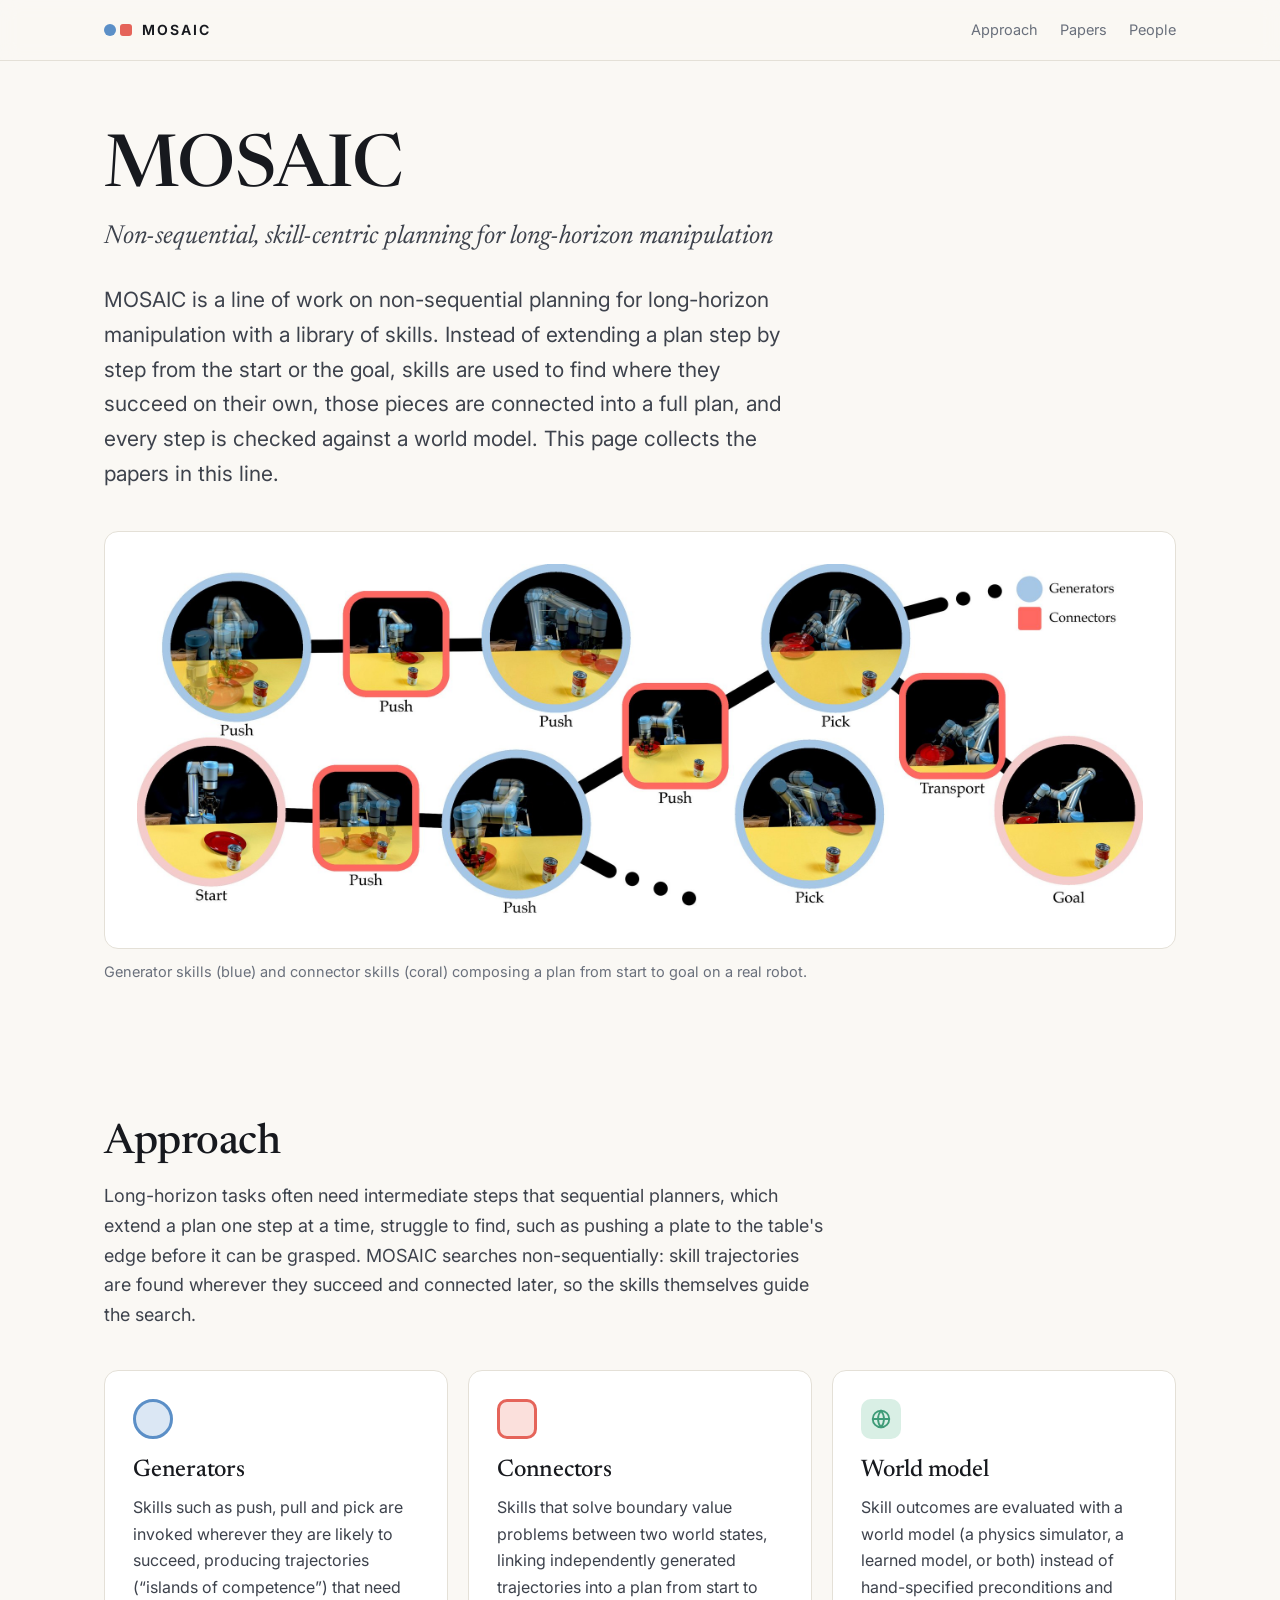
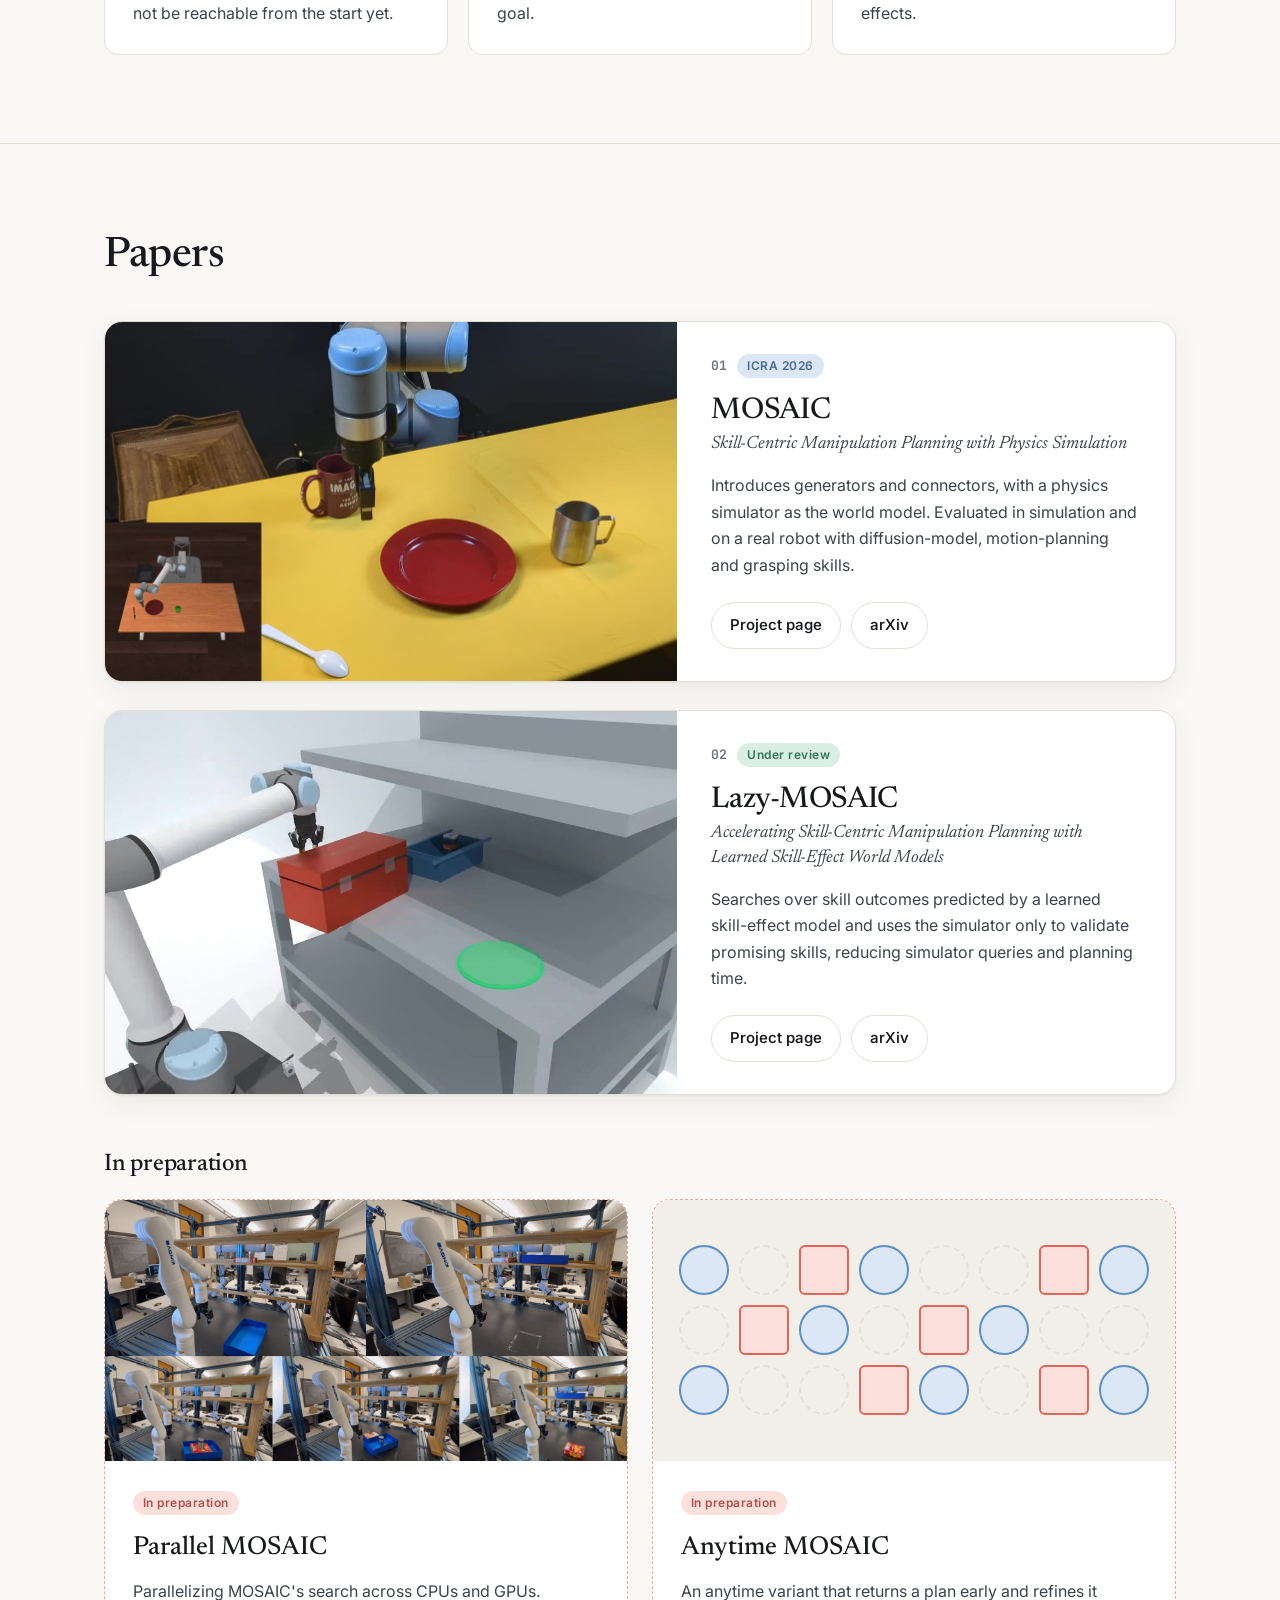
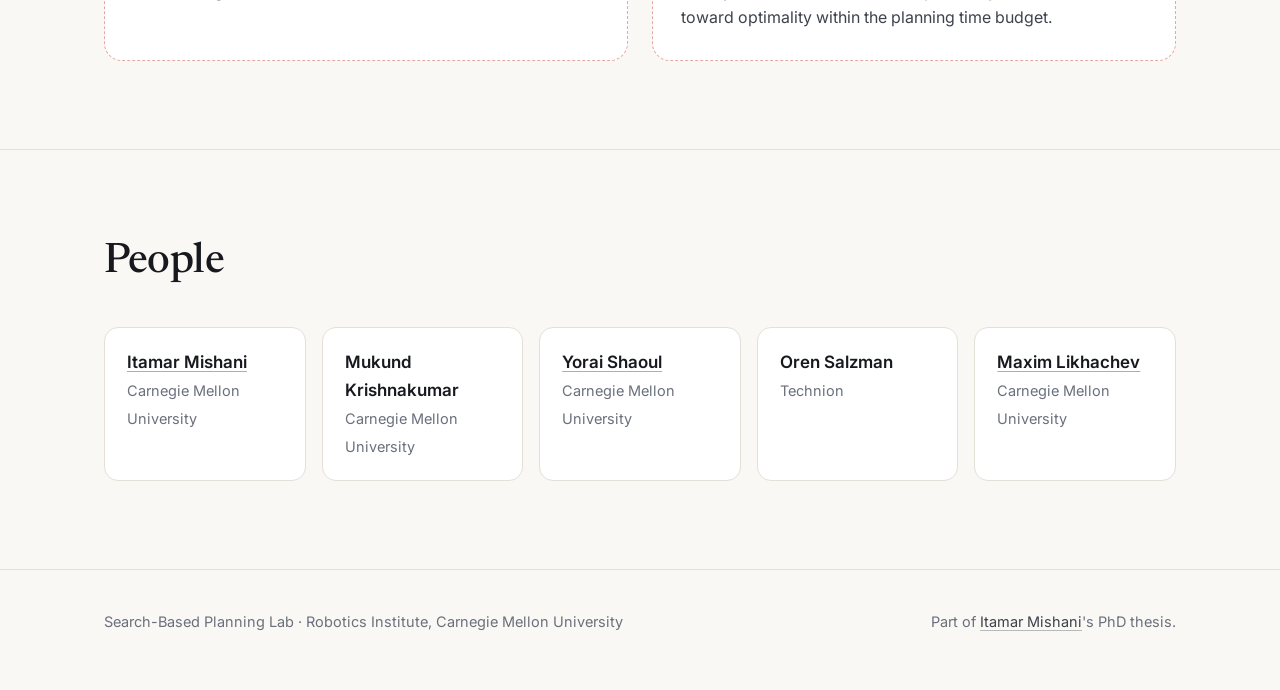
==== commit 50437f93: "Introduce non-sequential planning at the top of the hub Co-Authored-By: Claude Opus 5.5 <noreply@ant" ====
--- a/index.html
+++ b/index.html
@@ -3,8 +3,8 @@
 <head>
   <meta charset="utf-8">
   <meta name="viewport" content="width=device-width, initial-scale=1">
-  <title>MOSAIC: Skill-Centric Manipulation Planning</title>
-  <meta name="description" content="MOSAIC is a family of skill-centric planners for long-horizon robot manipulation: skills find where they work, connectors link them, and a world model grounds every plan.">
+  <title>MOSAIC: Non-Sequential, Skill-Centric Manipulation Planning</title>
+  <meta name="description" content="MOSAIC is a line of work on non-sequential, skill-centric planning for long-horizon robot manipulation.">
   <meta property="og:title" content="MOSAIC: Skill-Centric Manipulation Planning">
   <meta property="og:description" content="A family of skill-centric planners for long-horizon robot manipulation.">
   <meta property="og:image" content="https://skill-mosaic.github.io/assets/media/mosaic/mosaic_main.jpg">
@@ -32,11 +32,12 @@
 <header class="hero">
   <div class="wrap">
     <h1>MOSAIC</h1>
-    <p class="hero-sub">Skill-centric planning for long-horizon manipulation</p>
+    <p class="hero-sub">Non-sequential, skill-centric planning for long-horizon manipulation</p>
     <p class="lede">
-      MOSAIC is a line of work on planning long-horizon manipulation with a library of skills. Skills are used to
-      find where they succeed on their own, those pieces are connected into a full plan, and every step is checked
-      against a world model. This page collects the papers in this line.
+      MOSAIC is a line of work on non-sequential planning for long-horizon manipulation with a library of skills.
+      Instead of extending a plan step by step from the start or the goal, skills are used to find where they succeed
+      on their own, those pieces are connected into a full plan, and every step is checked against a world model.
+      This page collects the papers in this line.
     </p>
 
     <figure class="hero-figure">
@@ -54,8 +55,9 @@
     <div class="section-head">
       <h2>Approach</h2>
       <p>
-        Long-horizon tasks often need intermediate steps that are hard to find by extending a plan one step at a time,
-        such as pushing a plate to the table's edge before it can be grasped. MOSAIC uses the skills themselves to guide the search.
+        Long-horizon tasks often need intermediate steps that sequential planners, which extend a plan one step at a time,
+        struggle to find, such as pushing a plate to the table's edge before it can be grasped. MOSAIC searches
+        non-sequentially: skill trajectories are found wherever they succeed and connected later, so the skills themselves guide the search.
       </p>
     </div>
 
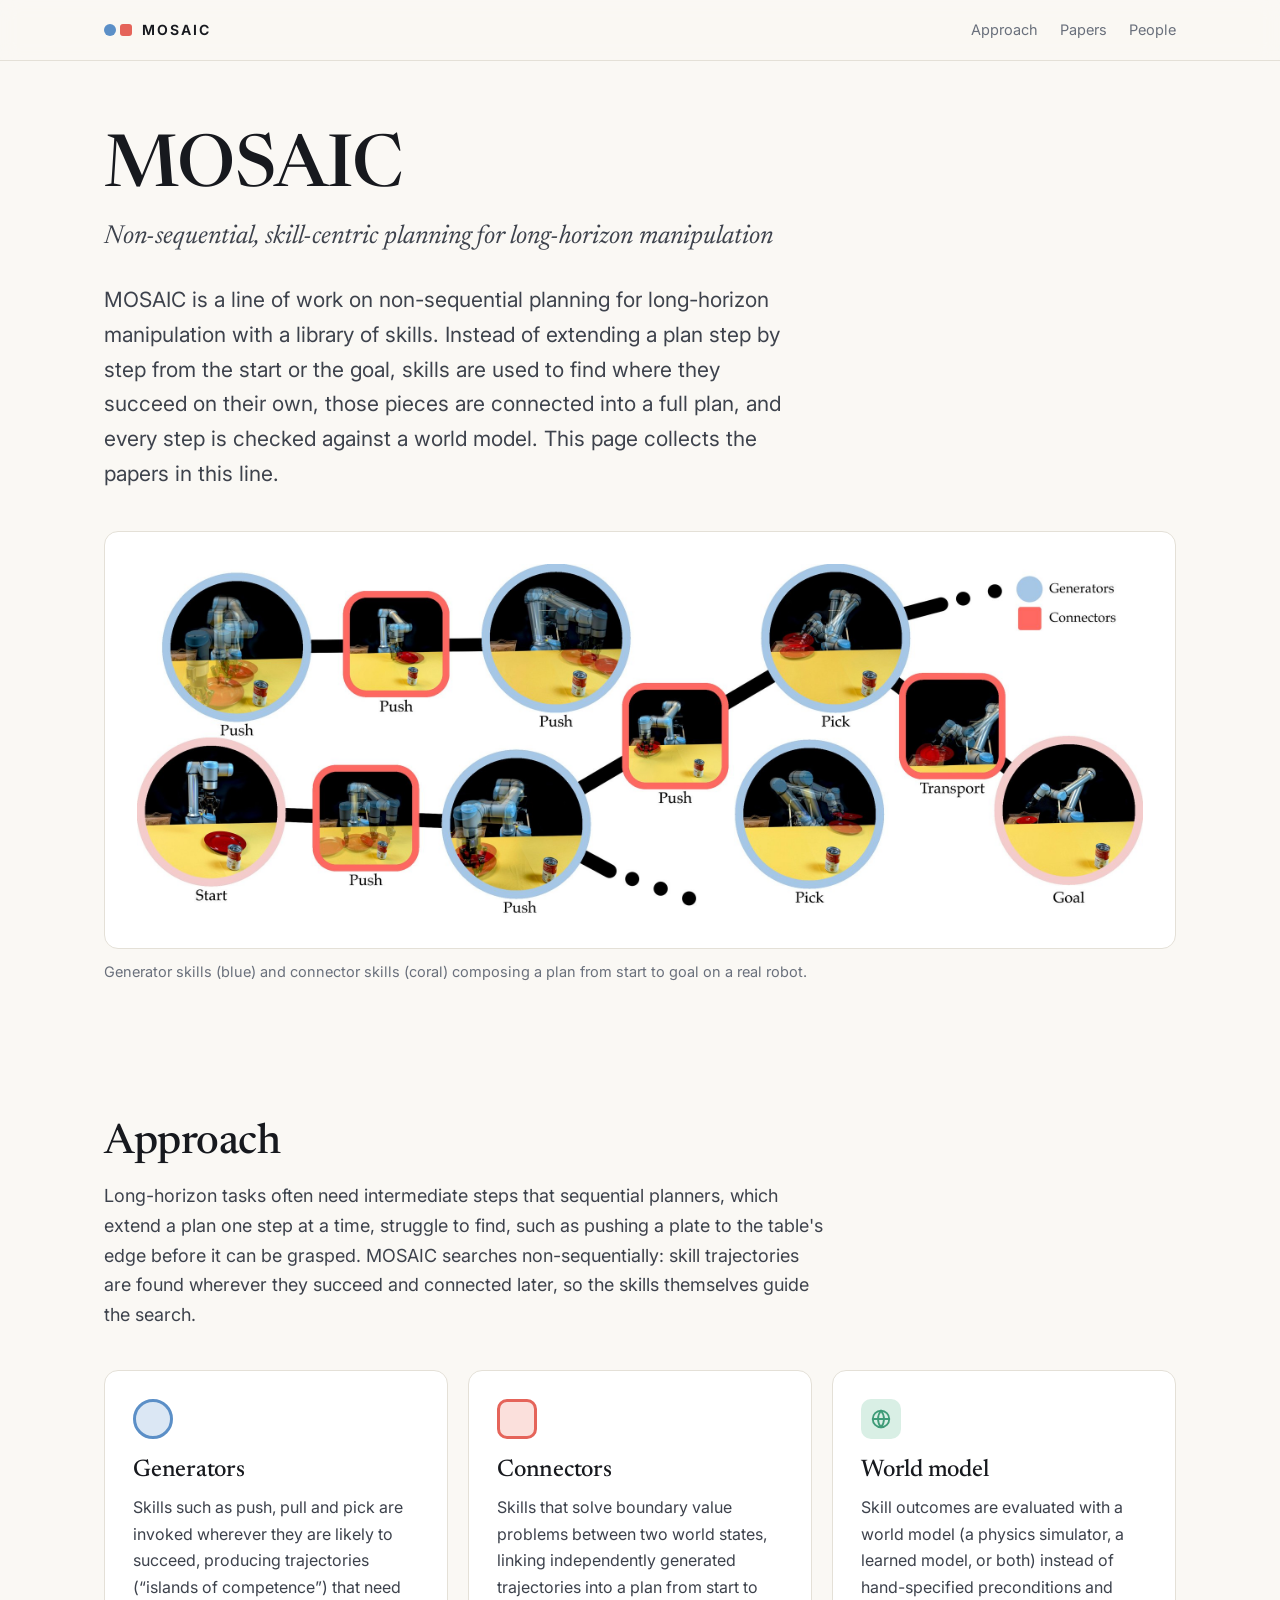
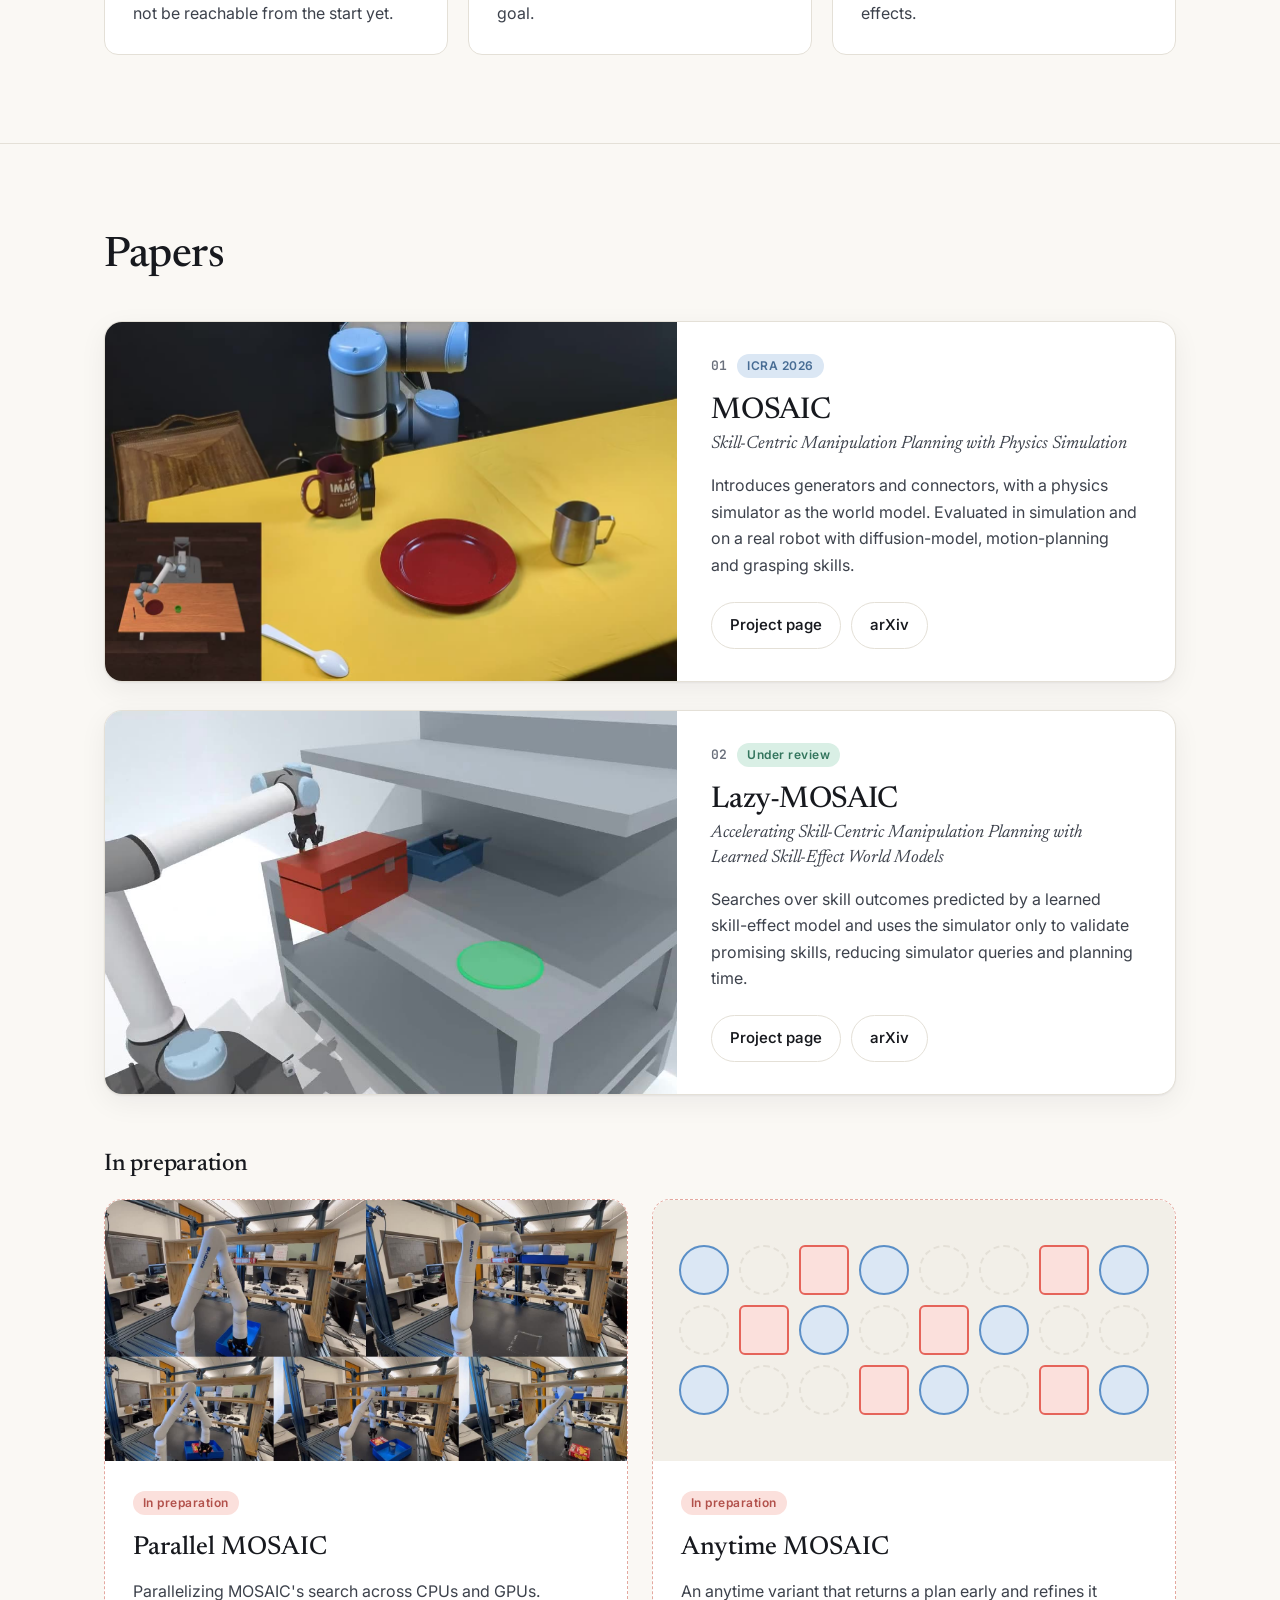
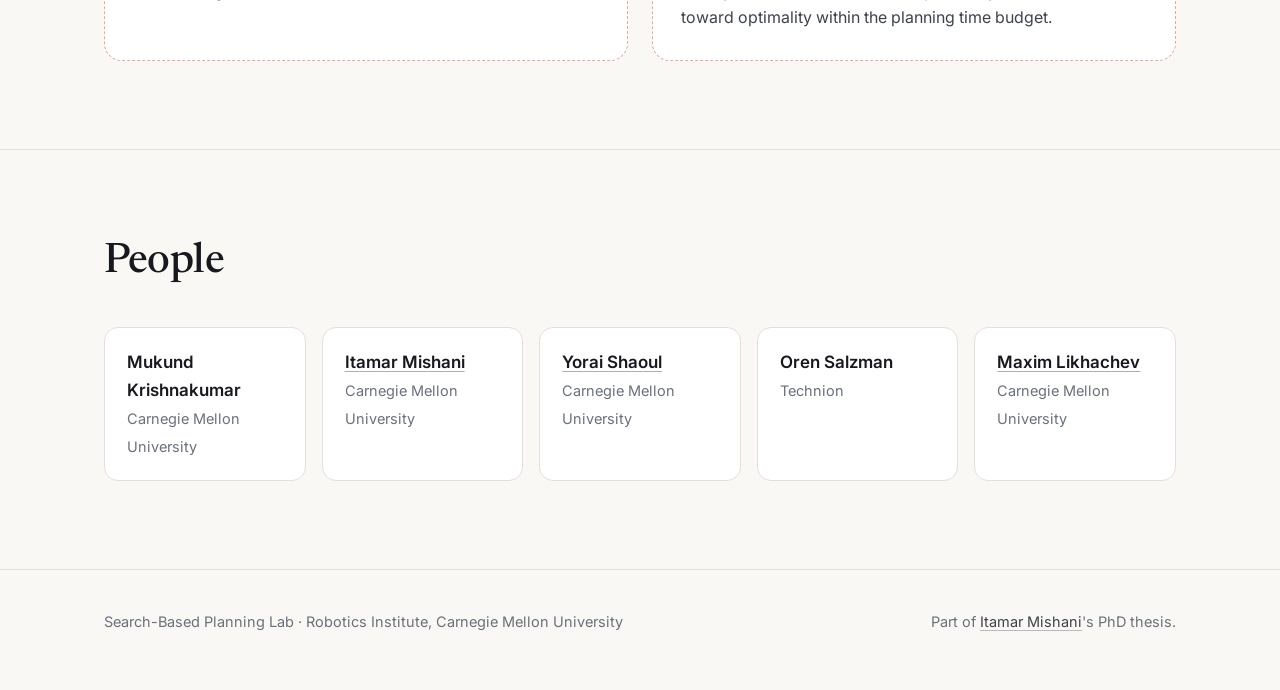
==== commit 6ba78c27: "Animate the Parallel MOSAIC teaser and list Mukund first on Lazy-MOSAIC Co-Authored-By: Claude Opus " ====
--- a/index.html
+++ b/index.html
@@ -134,8 +134,10 @@
     <div class="teasers">
       <article class="teaser">
         <div class="media">
-          <img src="assets/media/upcoming/parallel_teaser.jpg" width="1600" height="752" loading="lazy"
-               alt="Five real-robot runs of a Kinova arm moving a bin, a can and a cracker box on a shelf.">
+          <video data-loop autoplay muted loop playsinline preload="metadata" poster="assets/media/upcoming/parallel_montage.jpg"
+                 aria-label="Five real-robot runs of a Kinova arm moving a bin, a can and a cracker box on a shelf.">
+            <source src="assets/media/upcoming/parallel_montage.mp4" type="video/mp4">
+          </video>
         </div>
         <div class="teaser-body">
           <span class="tag soon">In preparation</span>
@@ -167,8 +169,8 @@
       <h2>People</h2>
     </div>
     <div class="people">
+      <div class="person"><b>Mukund Krishnakumar</b><span>Carnegie Mellon University</span></div>
       <div class="person"><b><a href="https://imishani.github.io/">Itamar Mishani</a></b><span>Carnegie Mellon University</span></div>
-      <div class="person"><b>Mukund Krishnakumar</b><span>Carnegie Mellon University</span></div>
       <div class="person"><b><a href="https://yoraish.com/">Yorai Shaoul</a></b><span>Carnegie Mellon University</span></div>
       <div class="person"><b>Oren Salzman</b><span>Technion</span></div>
       <div class="person"><b><a href="https://www.cs.cmu.edu/~maxim/">Maxim Likhachev</a></b><span>Carnegie Mellon University</span></div>
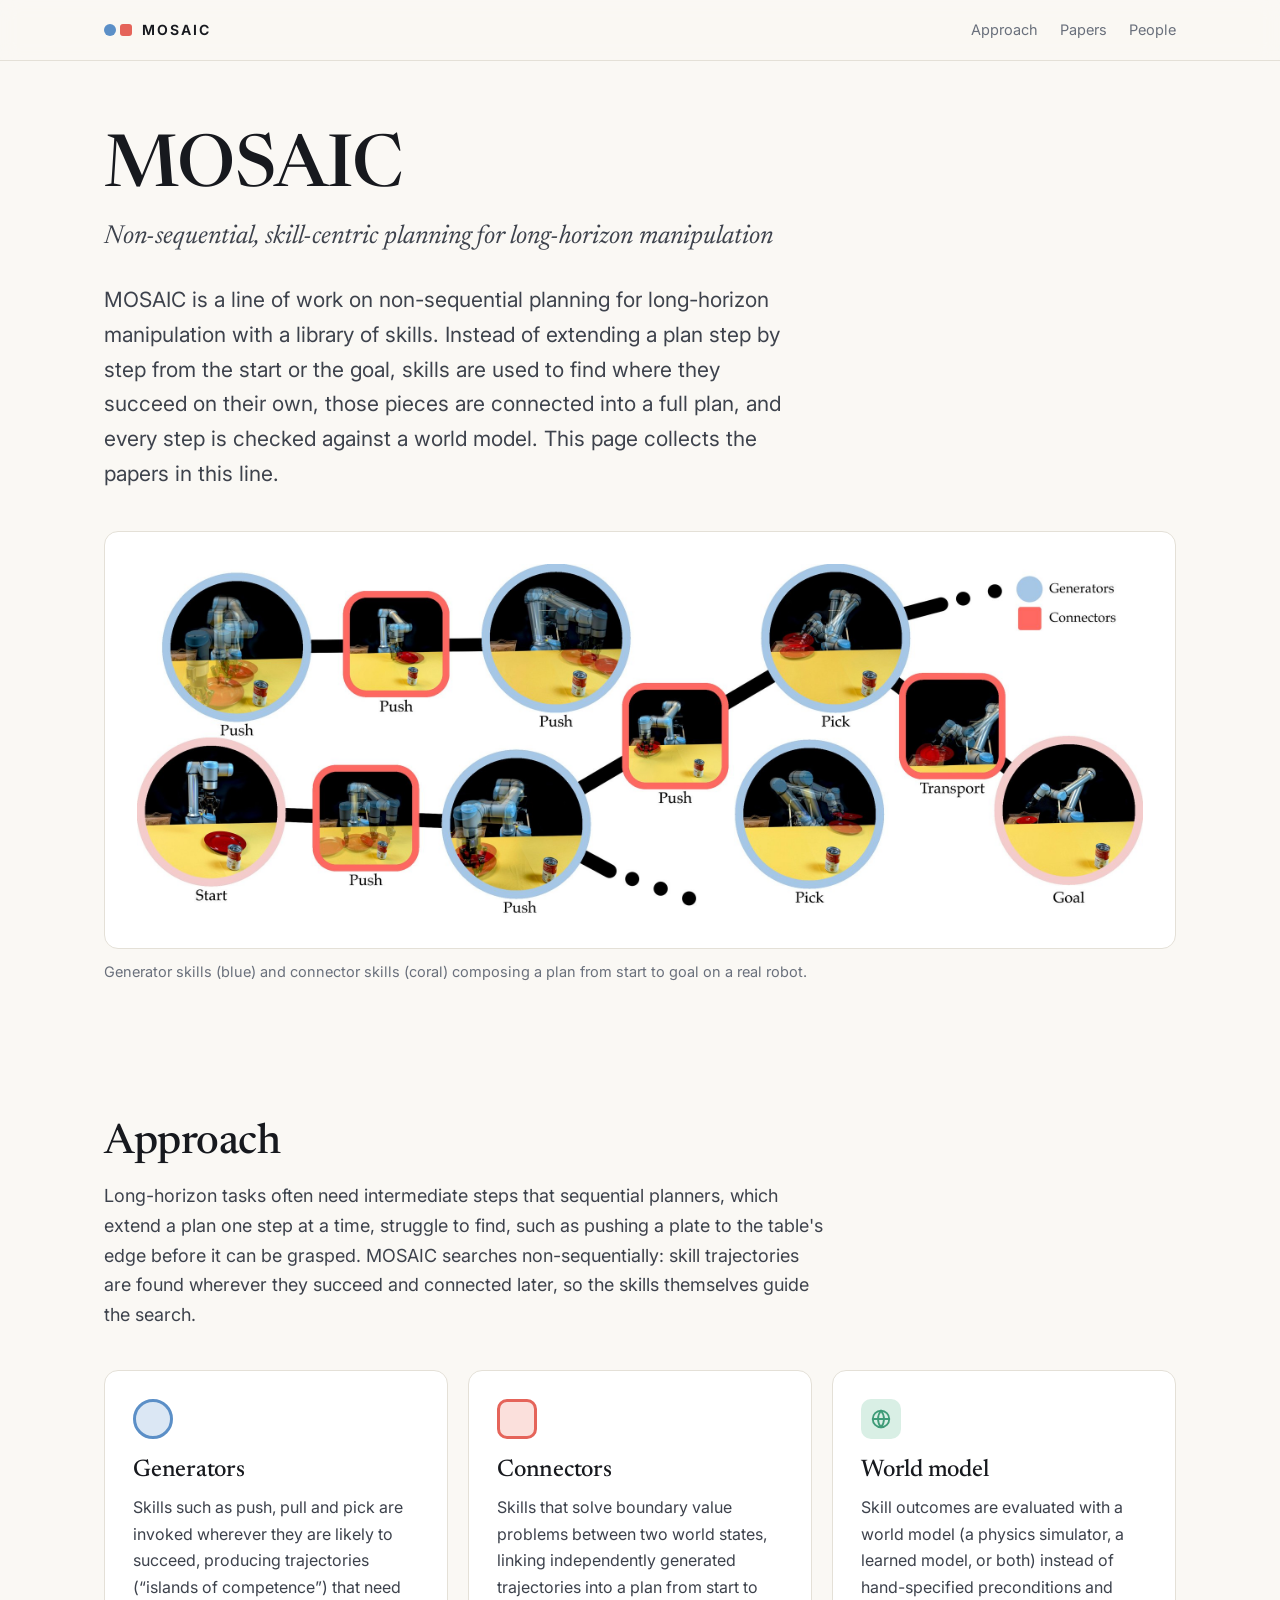
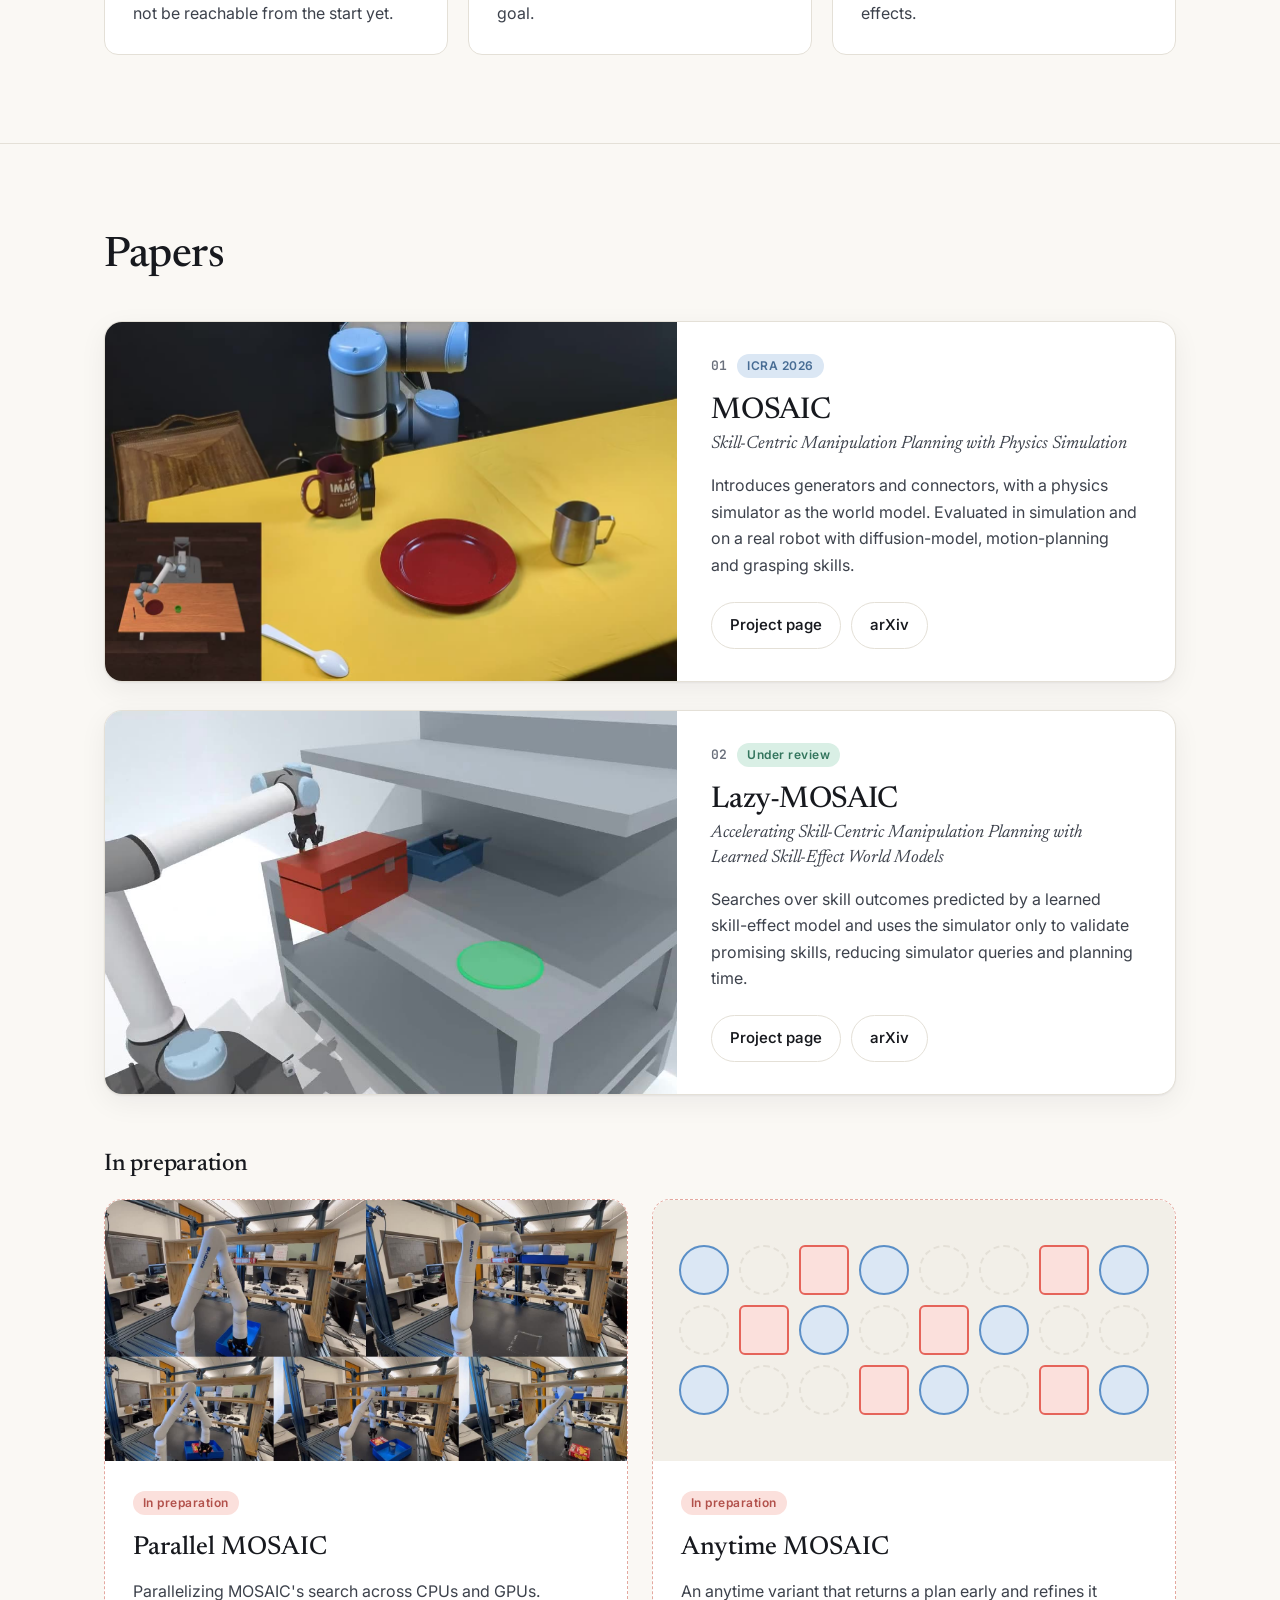
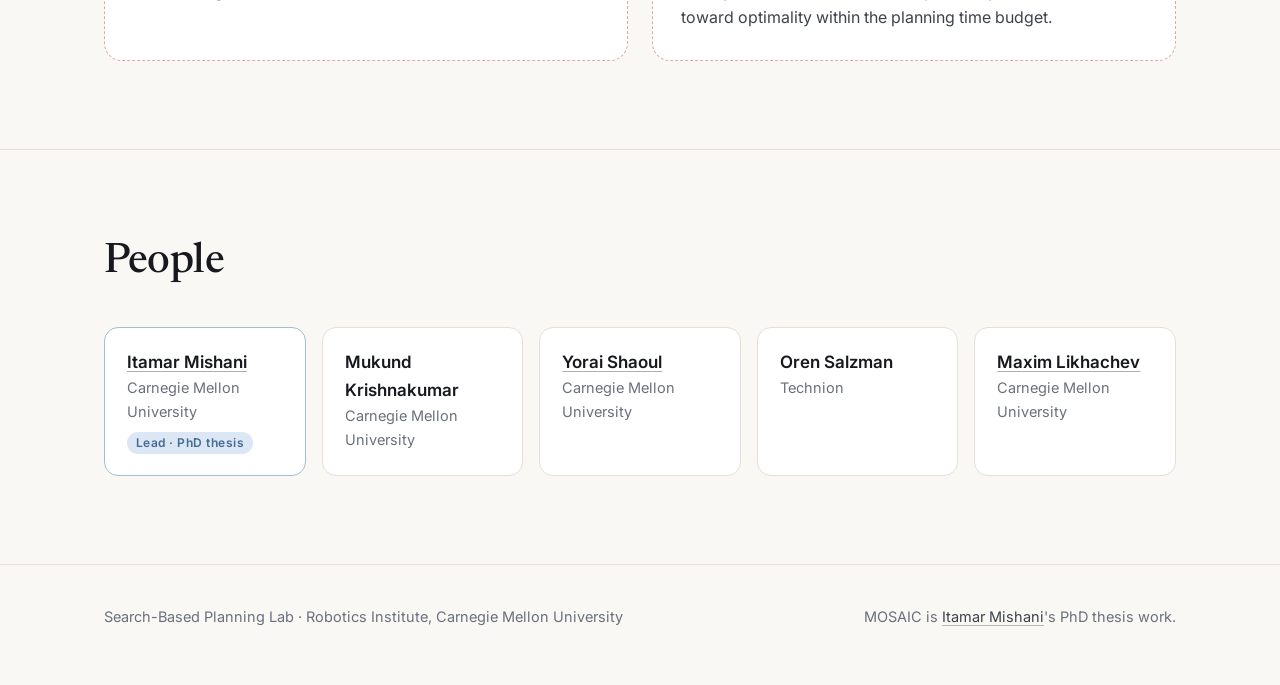
==== commit a6aa0814: "List Itamar Mishani first and mark him as MOSAIC lead Co-Authored-By: Claude Opus 5.5 <noreply@anthr" ====
--- a/index.html
+++ b/index.html
@@ -169,8 +169,8 @@
       <h2>People</h2>
     </div>
     <div class="people">
+      <div class="person lead"><b><a href="https://imishani.github.io/">Itamar Mishani</a></b><span>Carnegie Mellon University</span><em>Lead · PhD thesis</em></div>
       <div class="person"><b>Mukund Krishnakumar</b><span>Carnegie Mellon University</span></div>
-      <div class="person"><b><a href="https://imishani.github.io/">Itamar Mishani</a></b><span>Carnegie Mellon University</span></div>
       <div class="person"><b><a href="https://yoraish.com/">Yorai Shaoul</a></b><span>Carnegie Mellon University</span></div>
       <div class="person"><b>Oren Salzman</b><span>Technion</span></div>
       <div class="person"><b><a href="https://www.cs.cmu.edu/~maxim/">Maxim Likhachev</a></b><span>Carnegie Mellon University</span></div>
@@ -181,7 +181,7 @@
 <footer class="footer">
   <div class="wrap">
     <div>Search-Based Planning Lab · Robotics Institute, Carnegie Mellon University</div>
-    <div>Part of <a href="https://imishani.github.io/">Itamar Mishani</a>'s PhD thesis.</div>
+    <div>MOSAIC is <a href="https://imishani.github.io/">Itamar Mishani</a>'s PhD thesis work.</div>
   </div>
 </footer>
 
--- a/assets/css/site.css
+++ b/assets/css/site.css
@@ -186,7 +186,9 @@
 .people { display: grid; grid-template-columns: repeat(auto-fill, minmax(200px, 1fr)); gap: 16px; }
 .person { padding: 20px 22px; border: 1px solid var(--line); border-radius: var(--radius); background: var(--surface); }
 .person b { display: block; font-weight: 600; }
-.person span { color: var(--muted); font-size: 14.5px; }
+.person span { display: block; color: var(--muted); font-size: 14.5px; }
+.person em { display: inline-block; margin-top: 8px; font: 600 12px/1 var(--sans); font-style: normal; letter-spacing: .04em; padding: 5px 9px; border-radius: 999px; background: var(--gen-soft); color: color-mix(in srgb, var(--gen) 70%, var(--ink)); }
+.person.lead { border-color: color-mix(in srgb, var(--gen) 45%, var(--line)); }
 
 /* ---------- paper page ---------- */
 .crumb { display: inline-flex; align-items: center; gap: 6px; font-size: 14.5px; color: var(--muted); text-decoration: none; margin-bottom: 28px; }
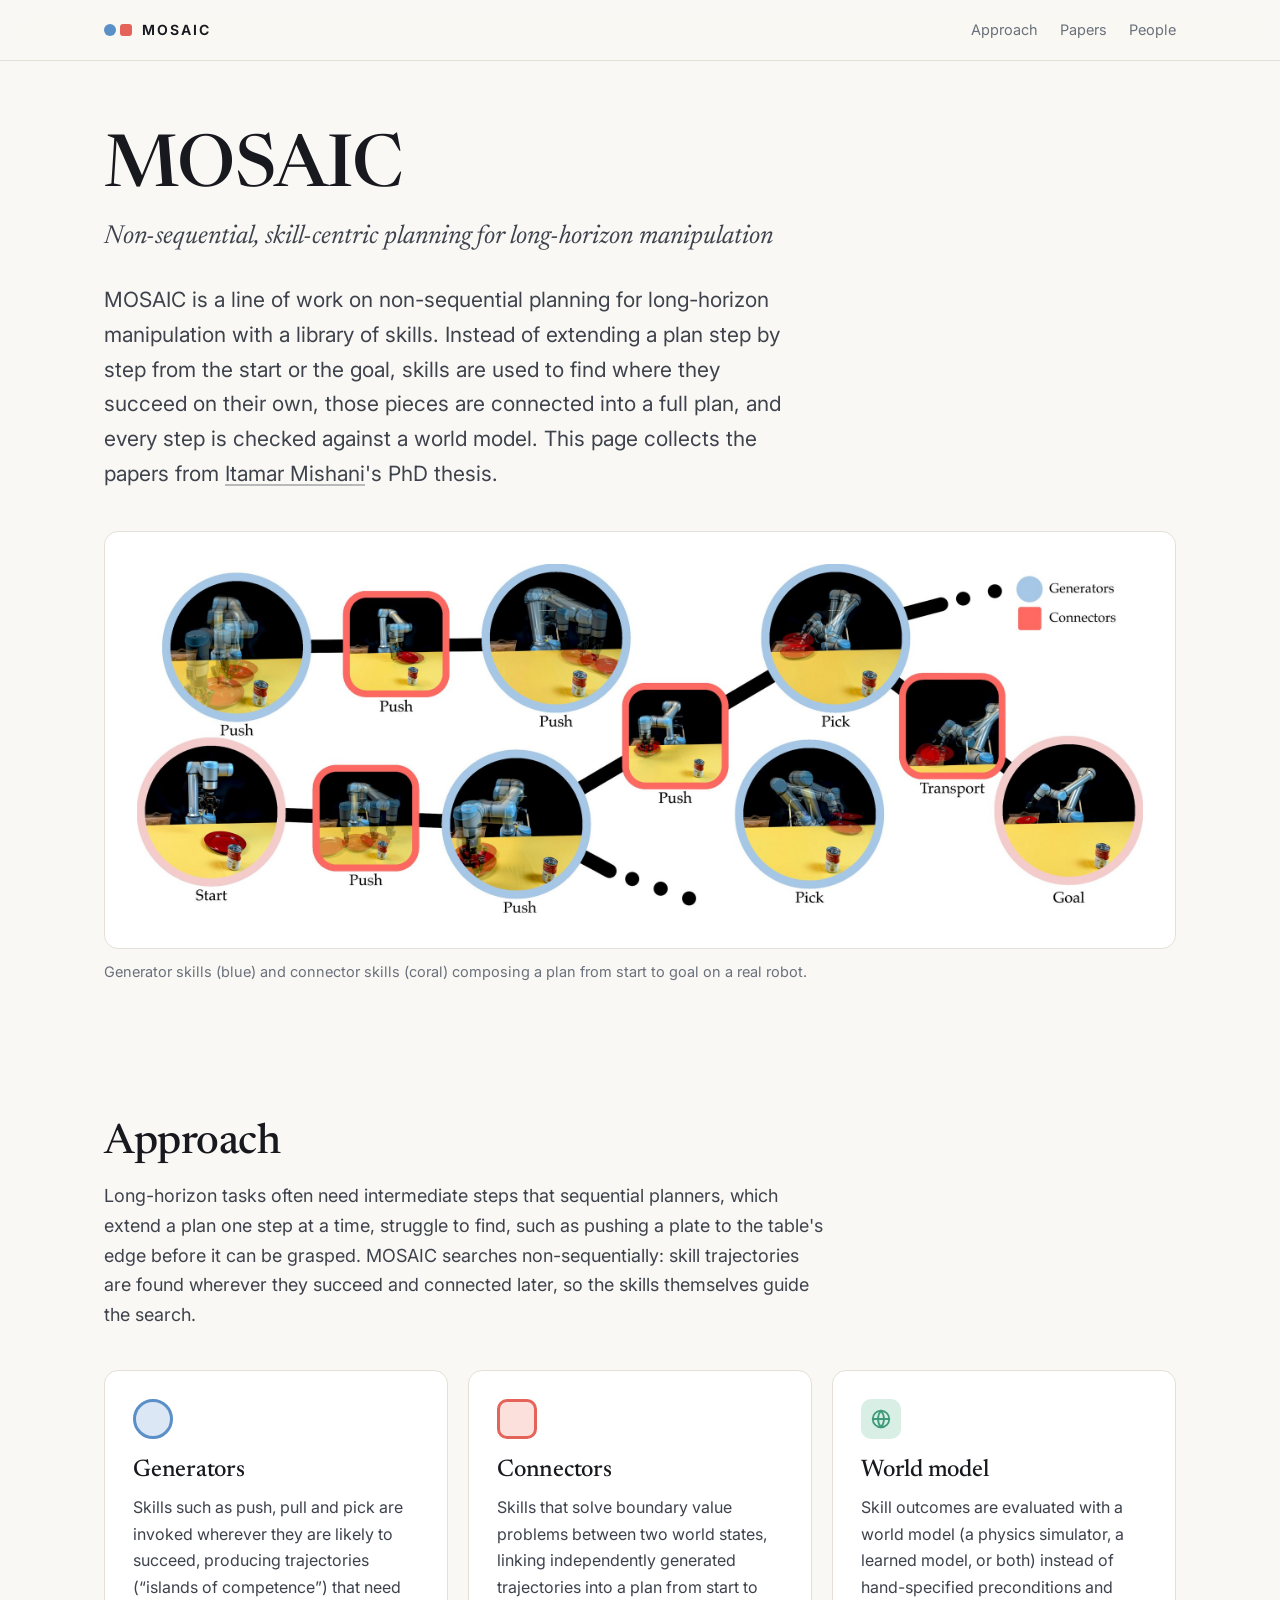
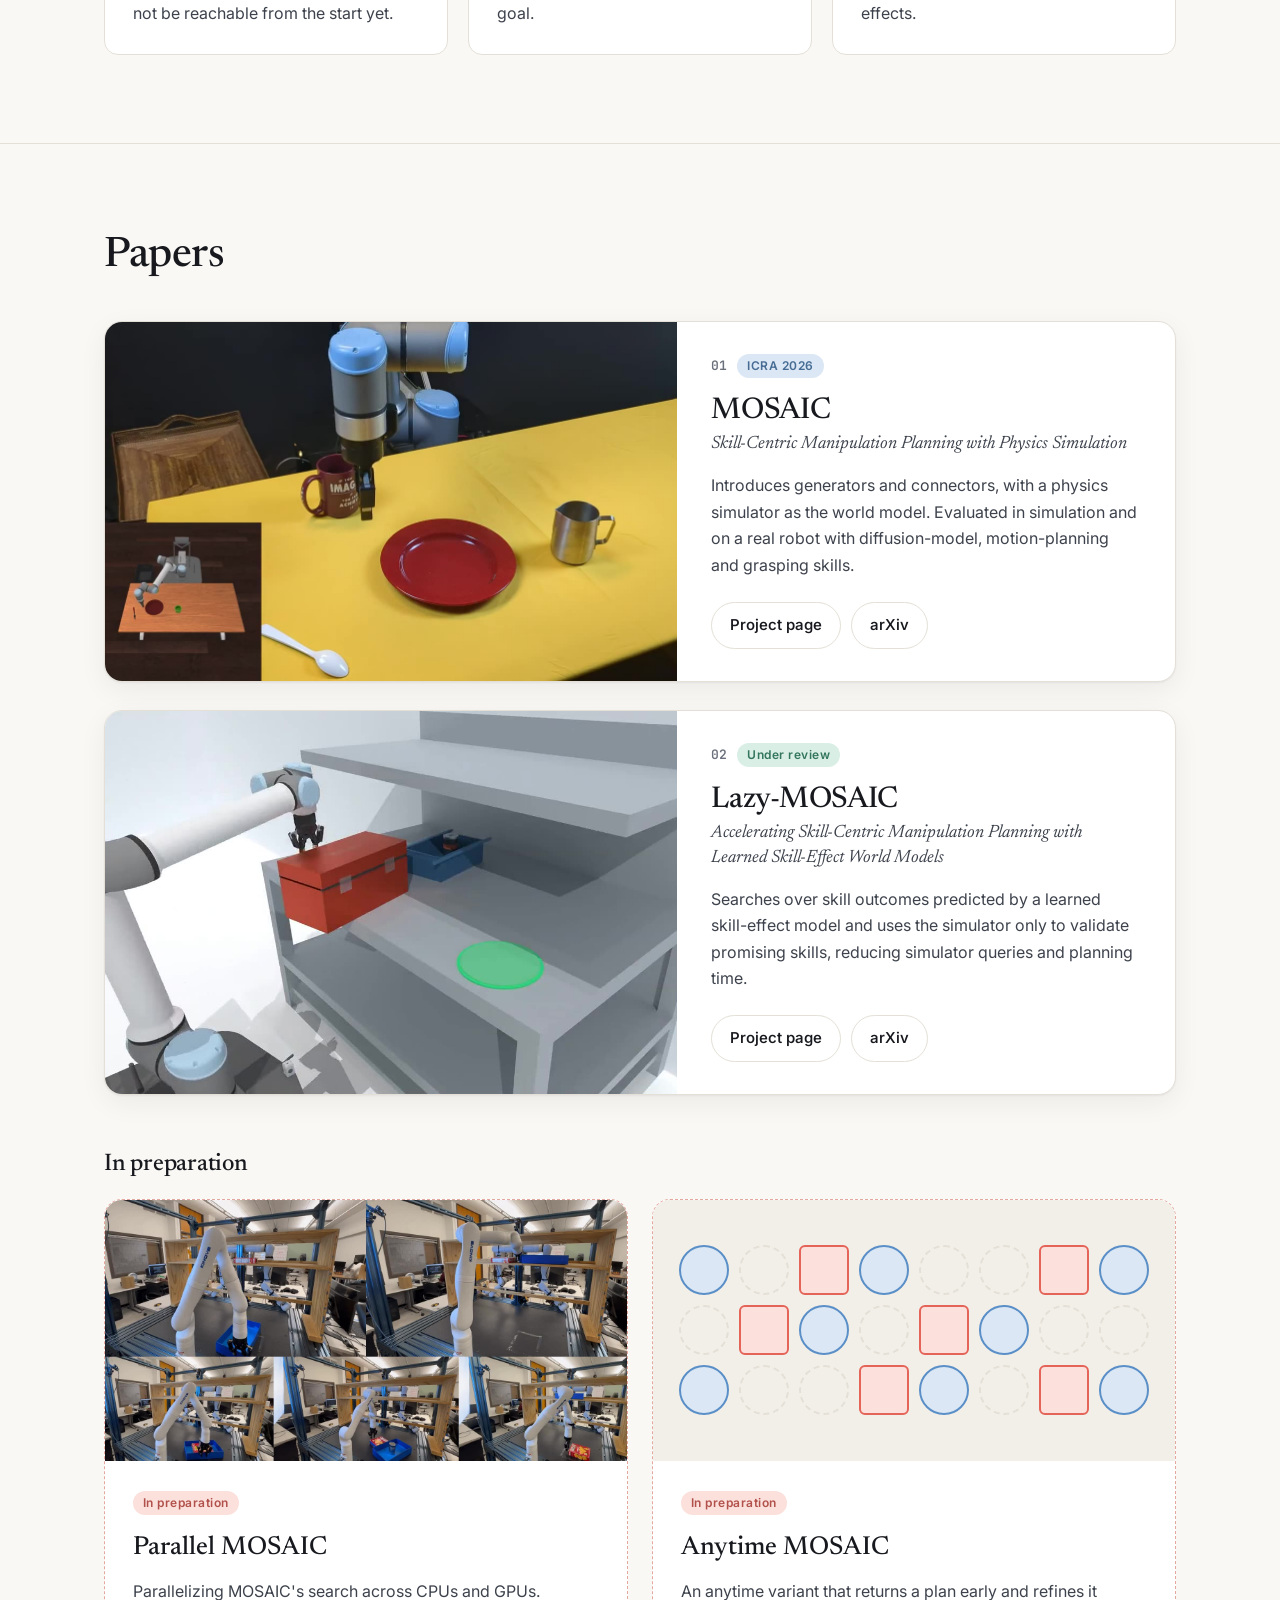
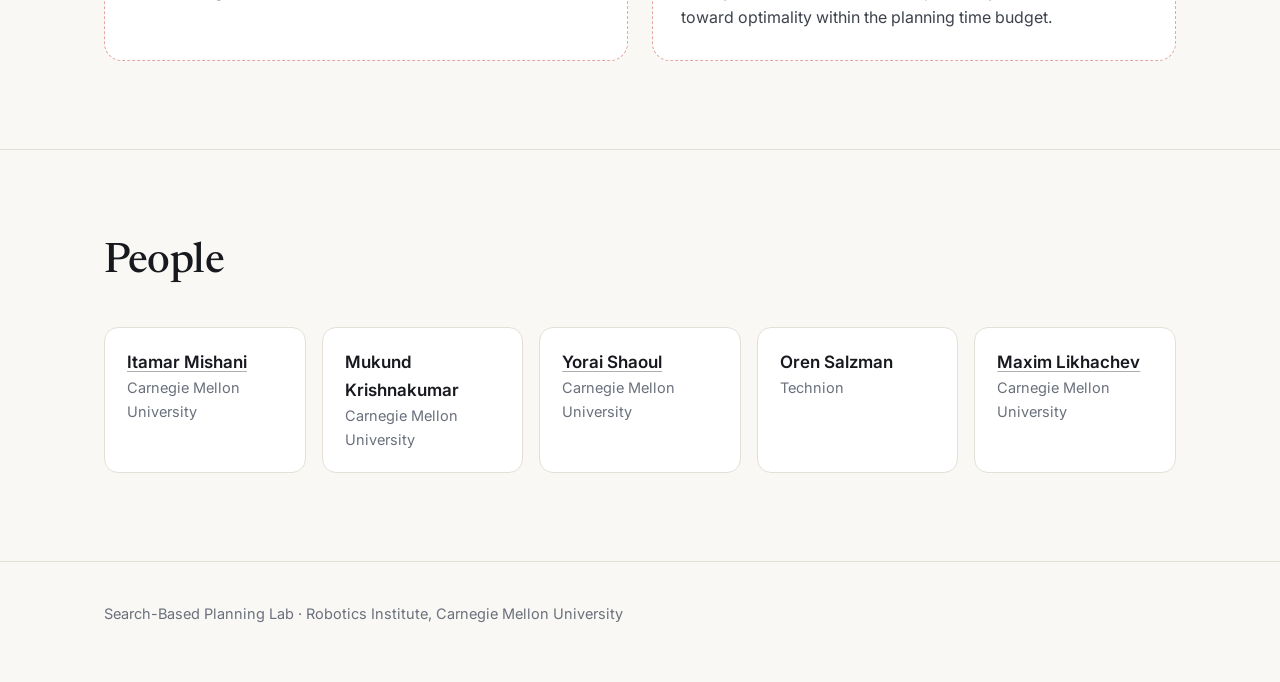
==== commit aba48c74: "Move the thesis mention from the footer to the intro, drop the lead badge Co-Authored-By: Claude Opu" ====
--- a/index.html
+++ b/index.html
@@ -37,7 +37,7 @@
       MOSAIC is a line of work on non-sequential planning for long-horizon manipulation with a library of skills.
       Instead of extending a plan step by step from the start or the goal, skills are used to find where they succeed
       on their own, those pieces are connected into a full plan, and every step is checked against a world model.
-      This page collects the papers in this line.
+      This page collects the papers from <a href="https://imishani.github.io/">Itamar Mishani</a>'s PhD thesis.
     </p>
 
     <figure class="hero-figure">
@@ -169,7 +169,7 @@
       <h2>People</h2>
     </div>
     <div class="people">
-      <div class="person lead"><b><a href="https://imishani.github.io/">Itamar Mishani</a></b><span>Carnegie Mellon University</span><em>Lead · PhD thesis</em></div>
+      <div class="person"><b><a href="https://imishani.github.io/">Itamar Mishani</a></b><span>Carnegie Mellon University</span></div>
       <div class="person"><b>Mukund Krishnakumar</b><span>Carnegie Mellon University</span></div>
       <div class="person"><b><a href="https://yoraish.com/">Yorai Shaoul</a></b><span>Carnegie Mellon University</span></div>
       <div class="person"><b>Oren Salzman</b><span>Technion</span></div>
@@ -181,7 +181,6 @@
 <footer class="footer">
   <div class="wrap">
     <div>Search-Based Planning Lab · Robotics Institute, Carnegie Mellon University</div>
-    <div>MOSAIC is <a href="https://imishani.github.io/">Itamar Mishani</a>'s PhD thesis work.</div>
   </div>
 </footer>
 
--- a/assets/css/site.css
+++ b/assets/css/site.css
@@ -187,8 +187,6 @@
 .person { padding: 20px 22px; border: 1px solid var(--line); border-radius: var(--radius); background: var(--surface); }
 .person b { display: block; font-weight: 600; }
 .person span { display: block; color: var(--muted); font-size: 14.5px; }
-.person em { display: inline-block; margin-top: 8px; font: 600 12px/1 var(--sans); font-style: normal; letter-spacing: .04em; padding: 5px 9px; border-radius: 999px; background: var(--gen-soft); color: color-mix(in srgb, var(--gen) 70%, var(--ink)); }
-.person.lead { border-color: color-mix(in srgb, var(--gen) 45%, var(--line)); }
 
 /* ---------- paper page ---------- */
 .crumb { display: inline-flex; align-items: center; gap: 6px; font-size: 14.5px; color: var(--muted); text-decoration: none; margin-bottom: 28px; }
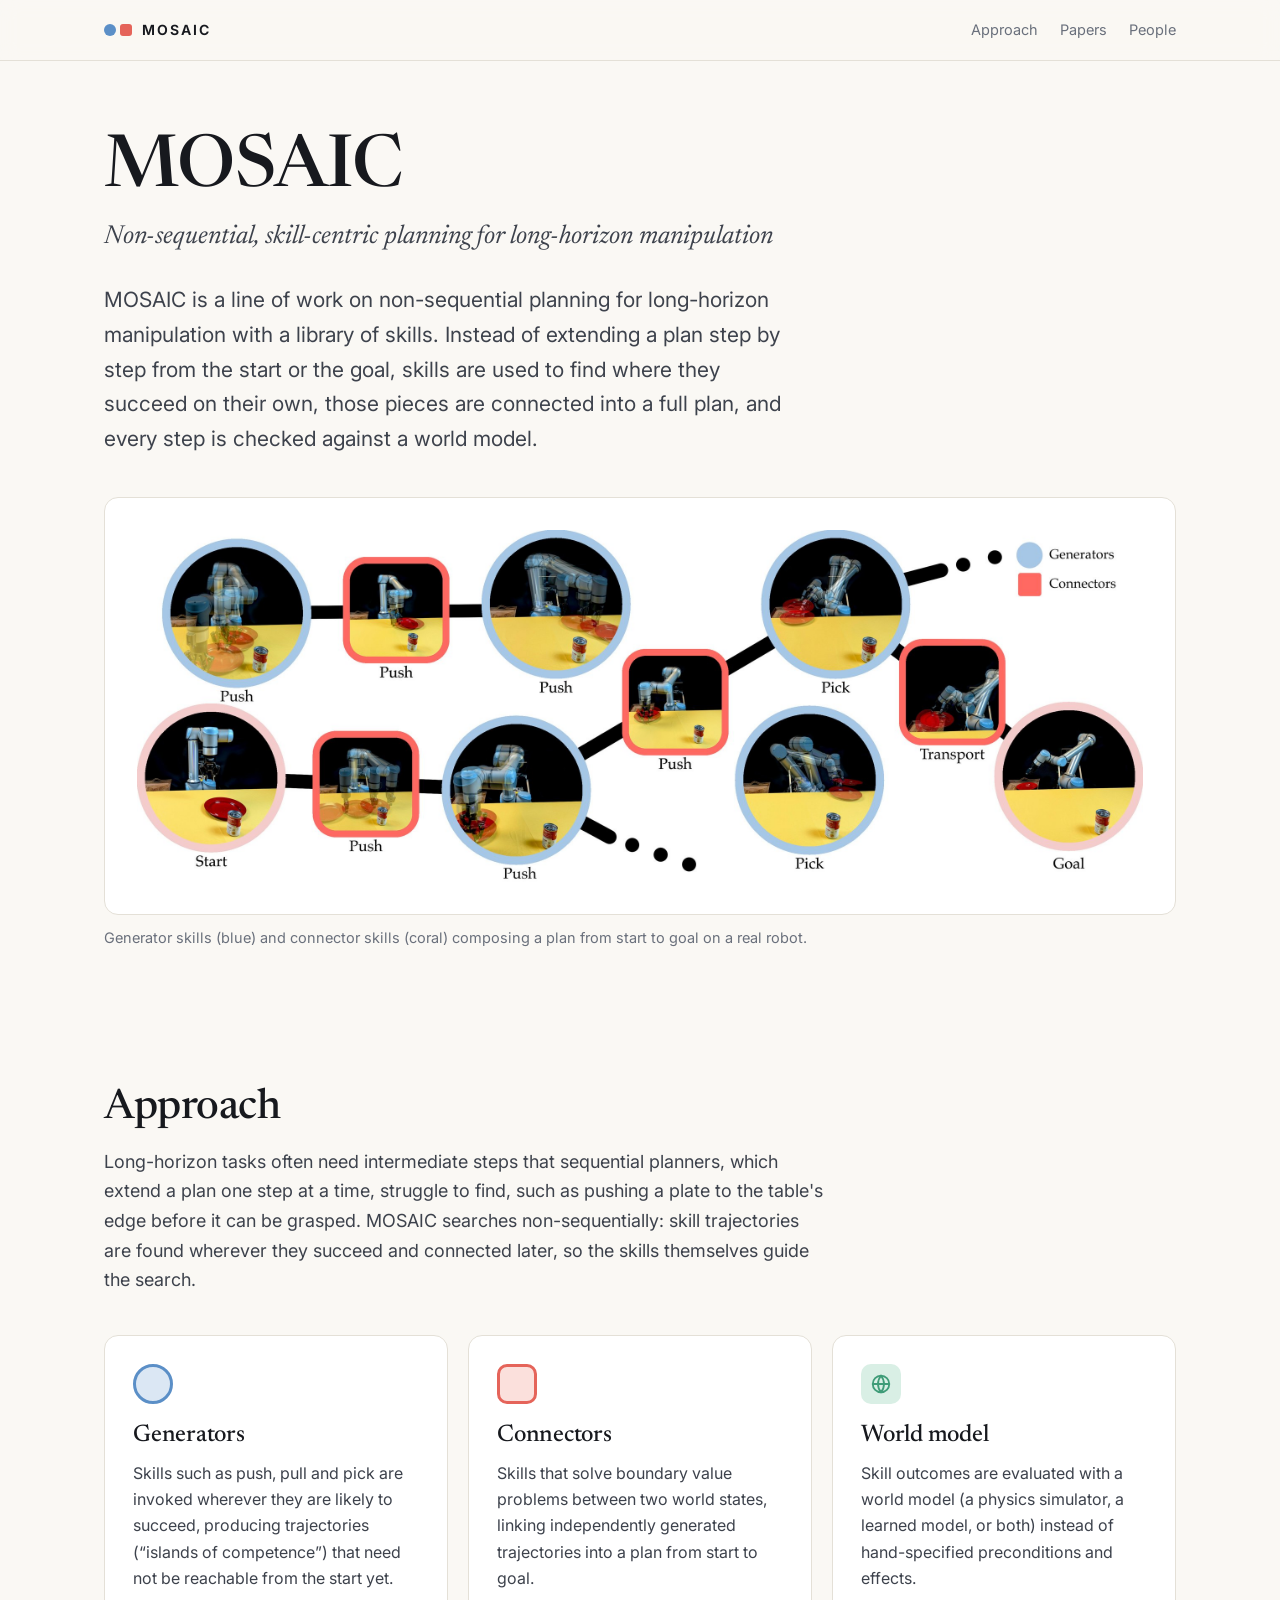
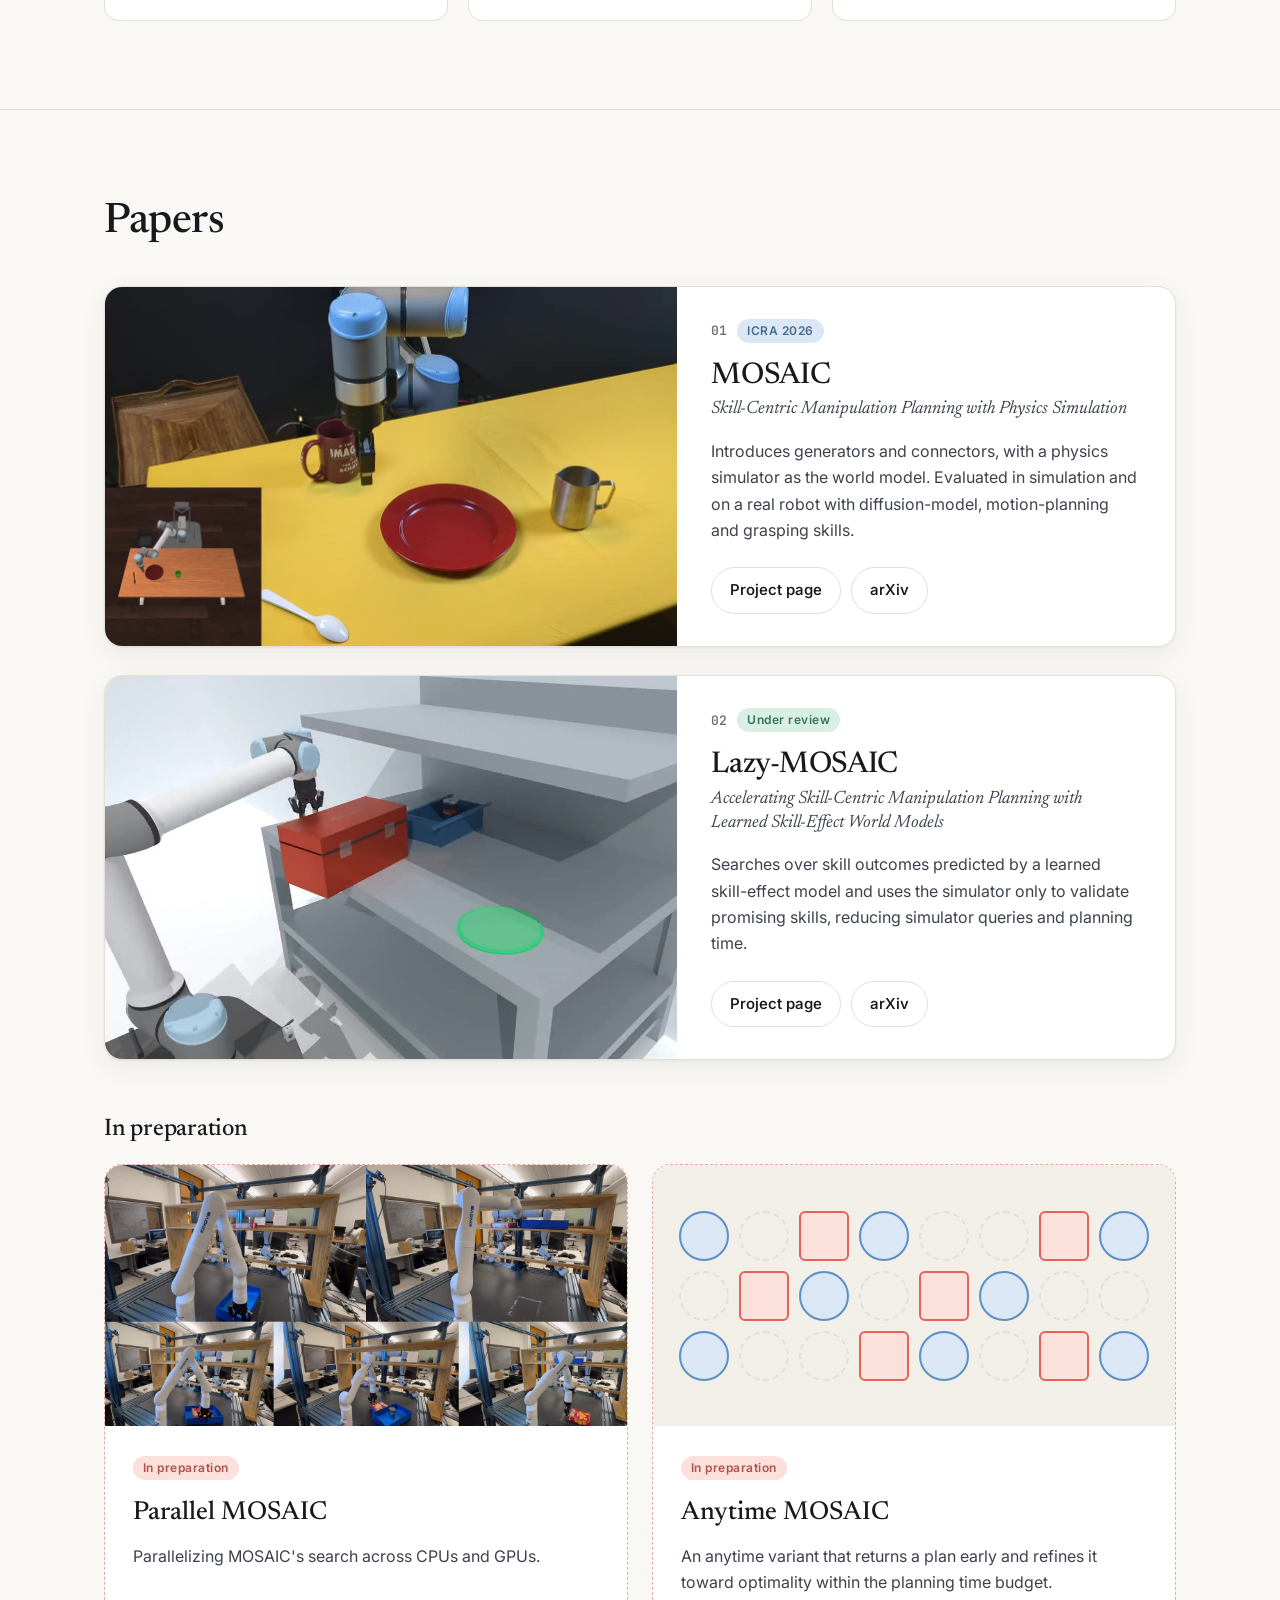
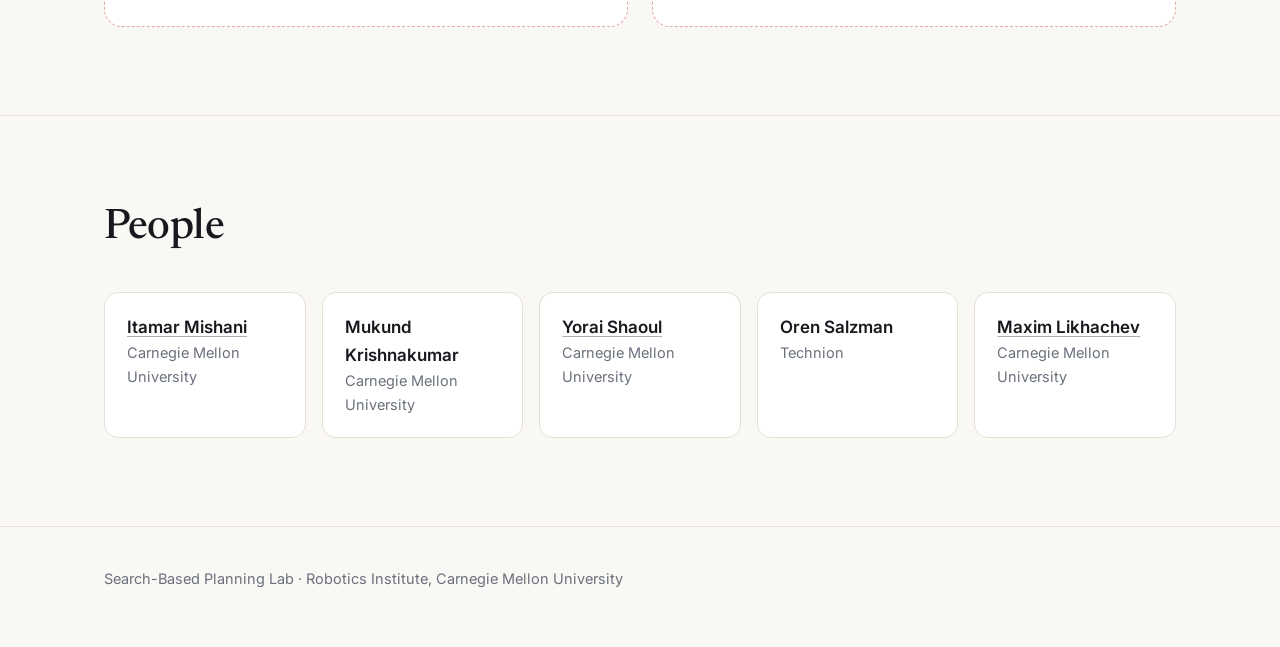
==== commit 269da3fd: "Remove the thesis mention from the intro Co-Authored-By: Claude Opus 5.5 <noreply@anthropic.com>" ====
--- a/index.html
+++ b/index.html
@@ -37,7 +37,6 @@
       MOSAIC is a line of work on non-sequential planning for long-horizon manipulation with a library of skills.
       Instead of extending a plan step by step from the start or the goal, skills are used to find where they succeed
       on their own, those pieces are connected into a full plan, and every step is checked against a world model.
-      This page collects the papers from <a href="https://imishani.github.io/">Itamar Mishani</a>'s PhD thesis.
     </p>
 
     <figure class="hero-figure">
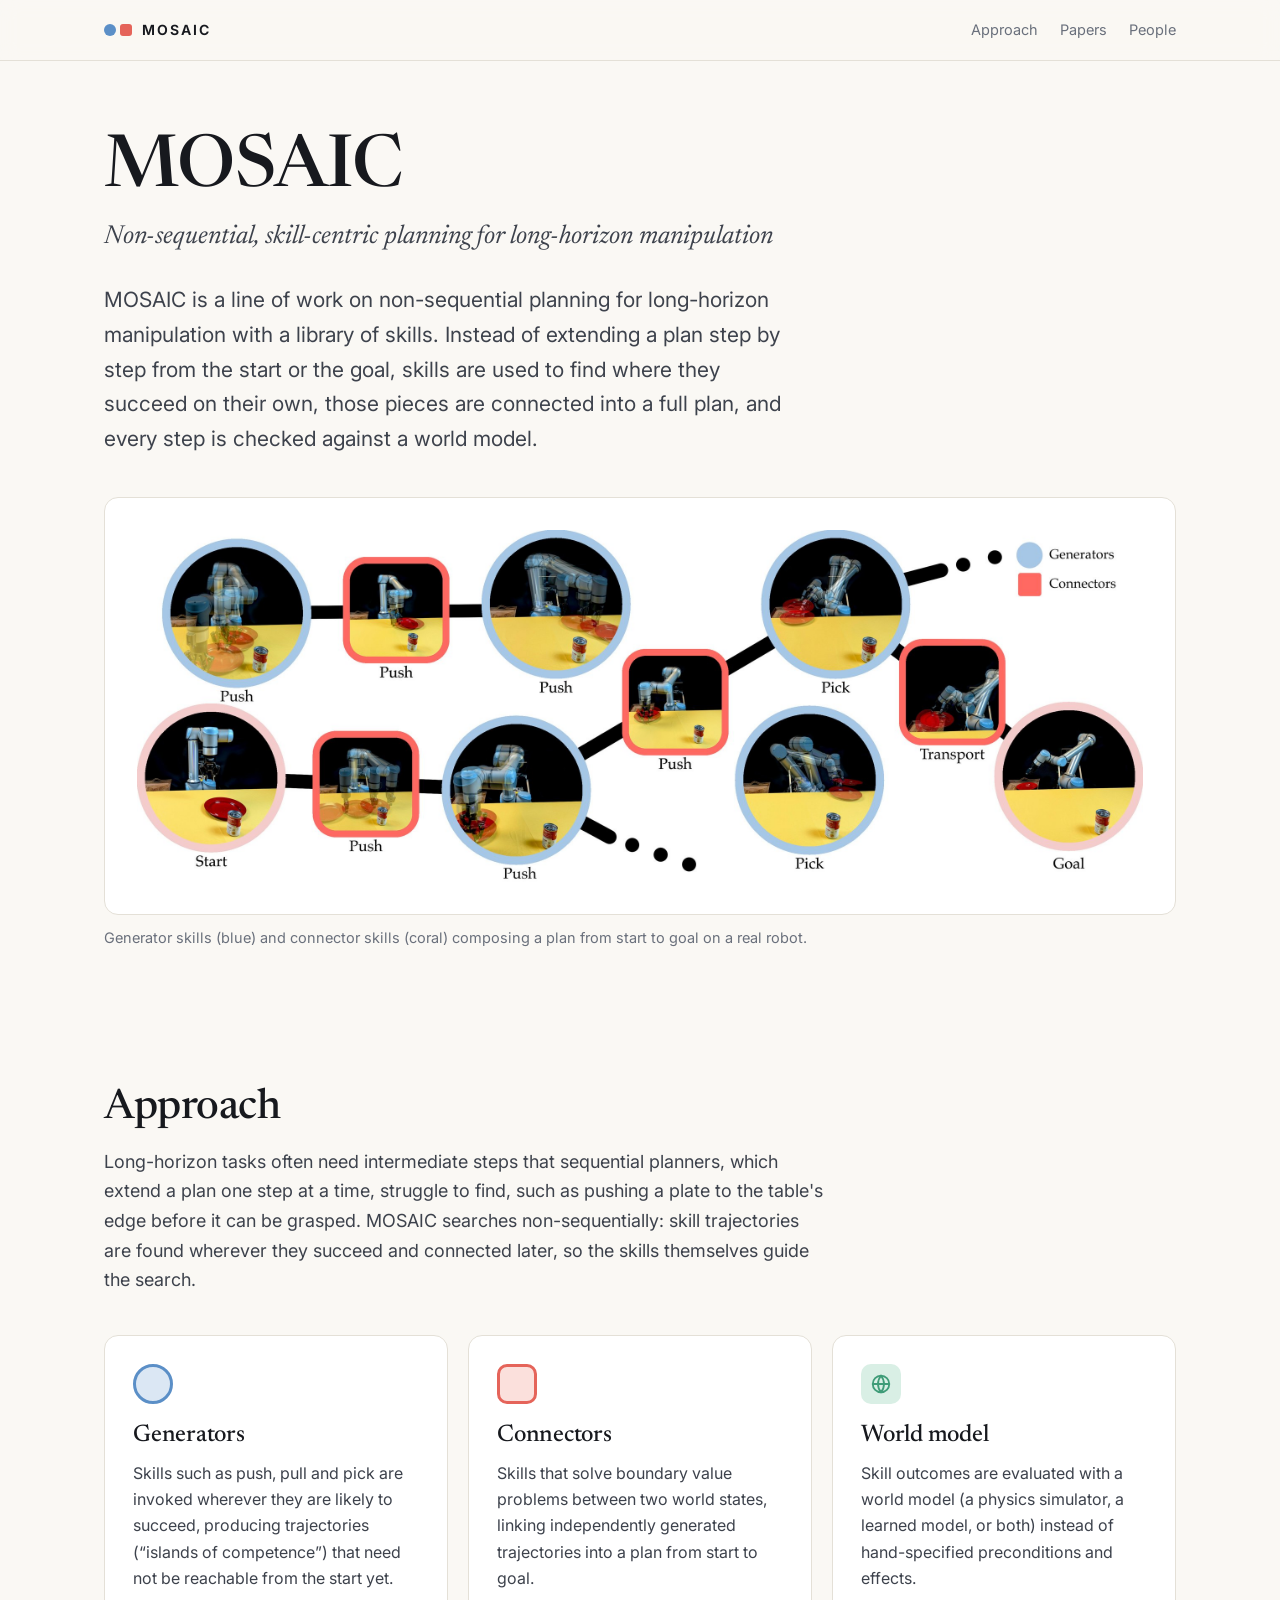
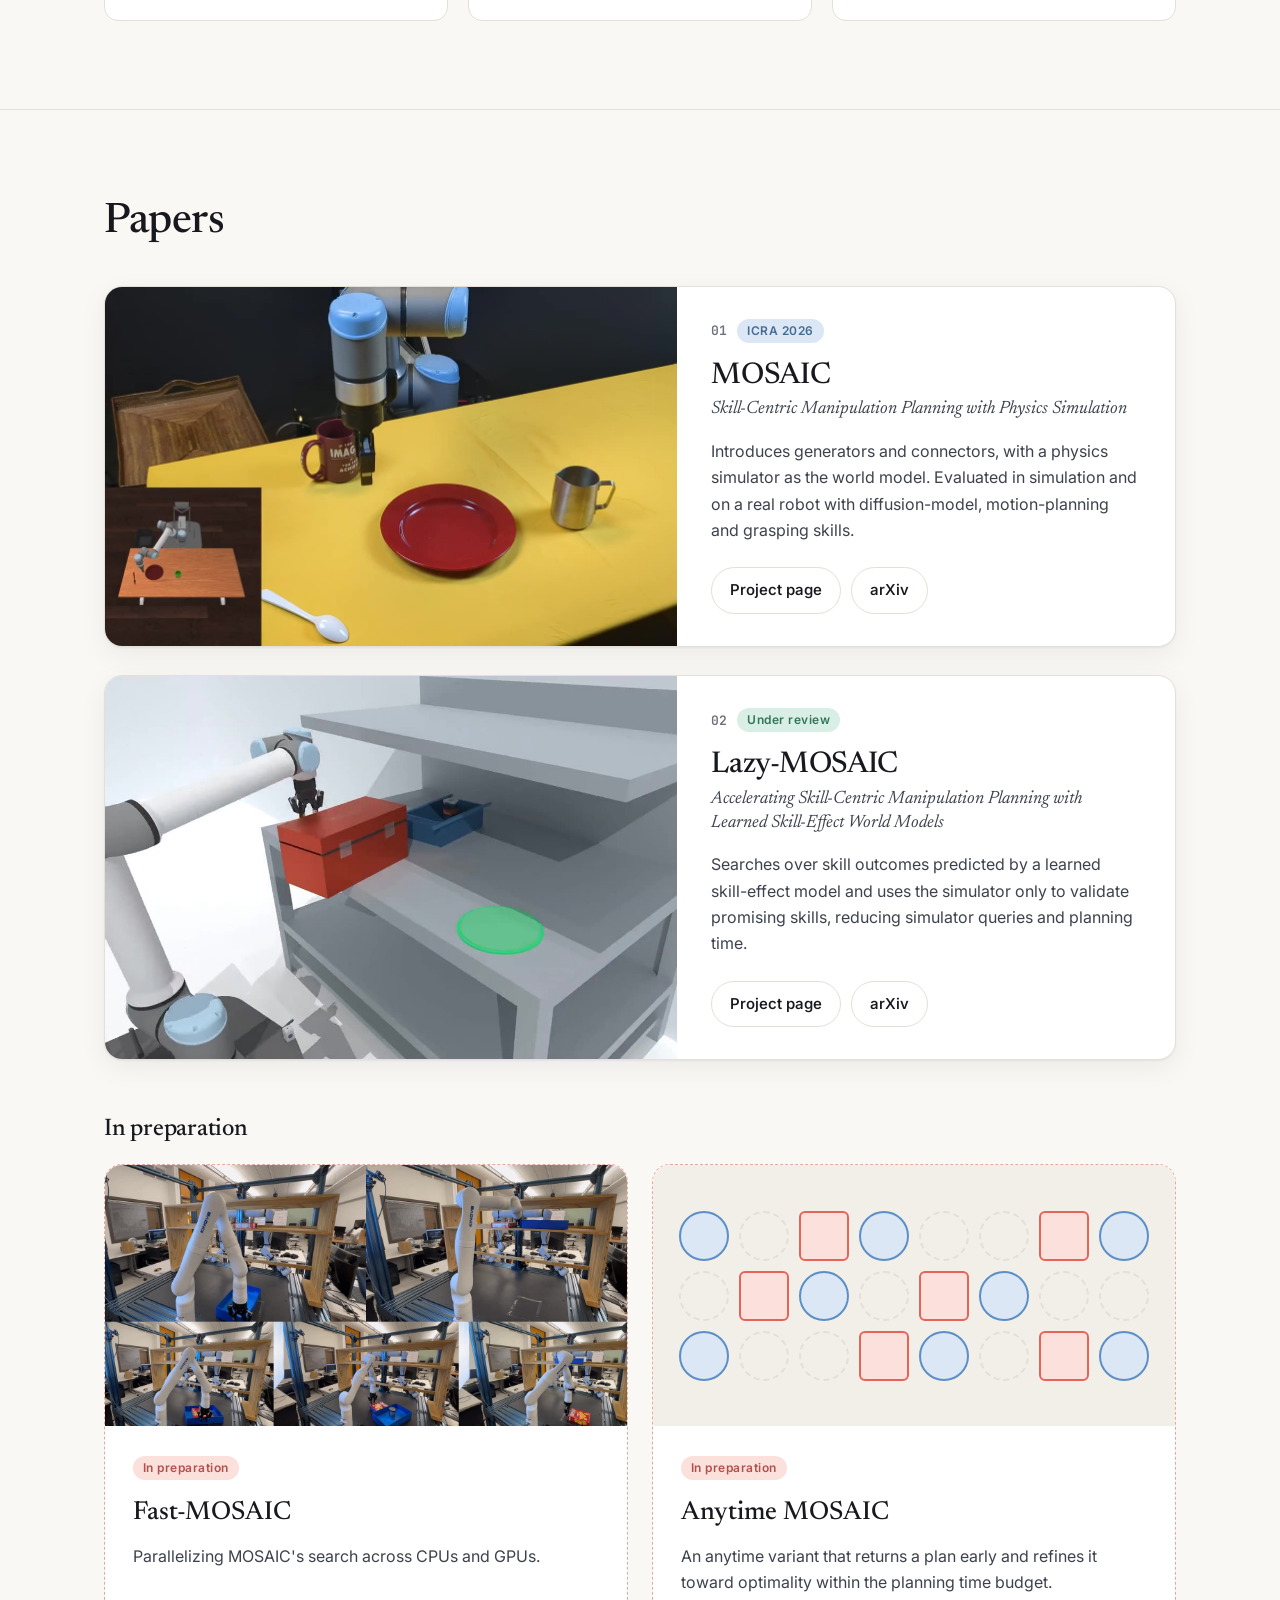
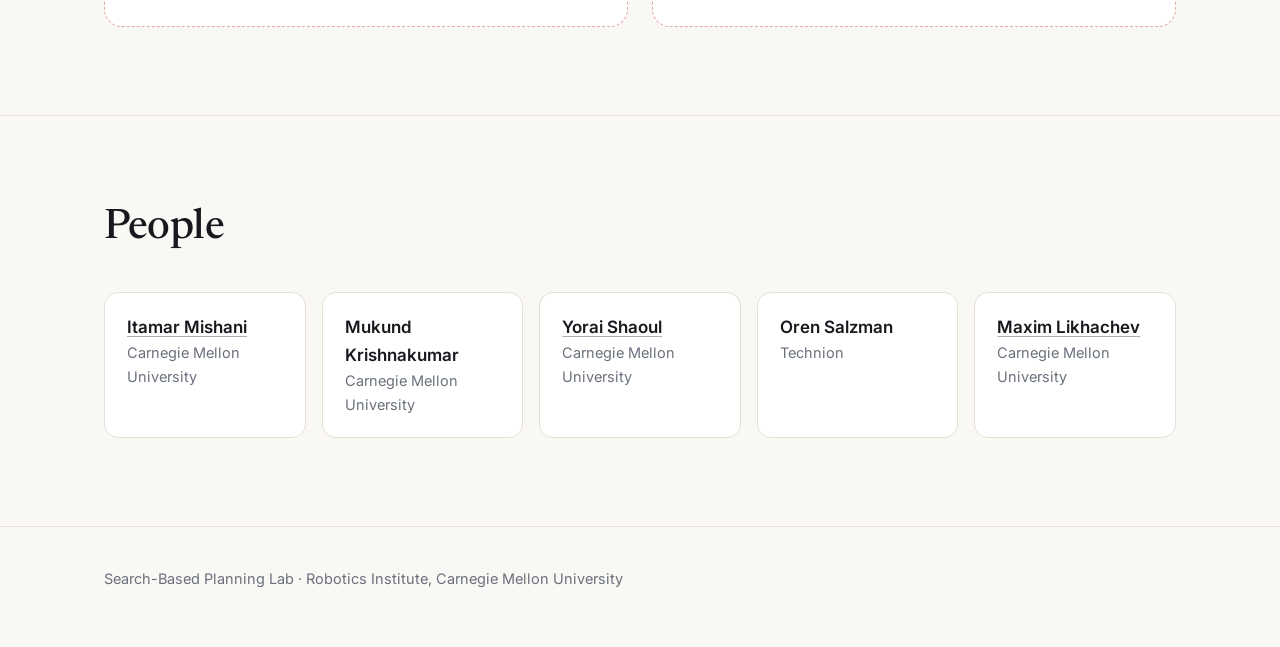
==== commit b63dd75e: "Rename Parallel MOSAIC teaser to Fast-MOSAIC Co-Authored-By: Claude Opus 5.5 <noreply@anthropic.com>" ====
--- a/index.html
+++ b/index.html
@@ -140,7 +140,7 @@
         </div>
         <div class="teaser-body">
           <span class="tag soon">In preparation</span>
-          <h4>Parallel MOSAIC</h4>
+          <h4>Fast-MOSAIC</h4>
           <p>Parallelizing MOSAIC's search across CPUs and GPUs.</p>
         </div>
       </article>
